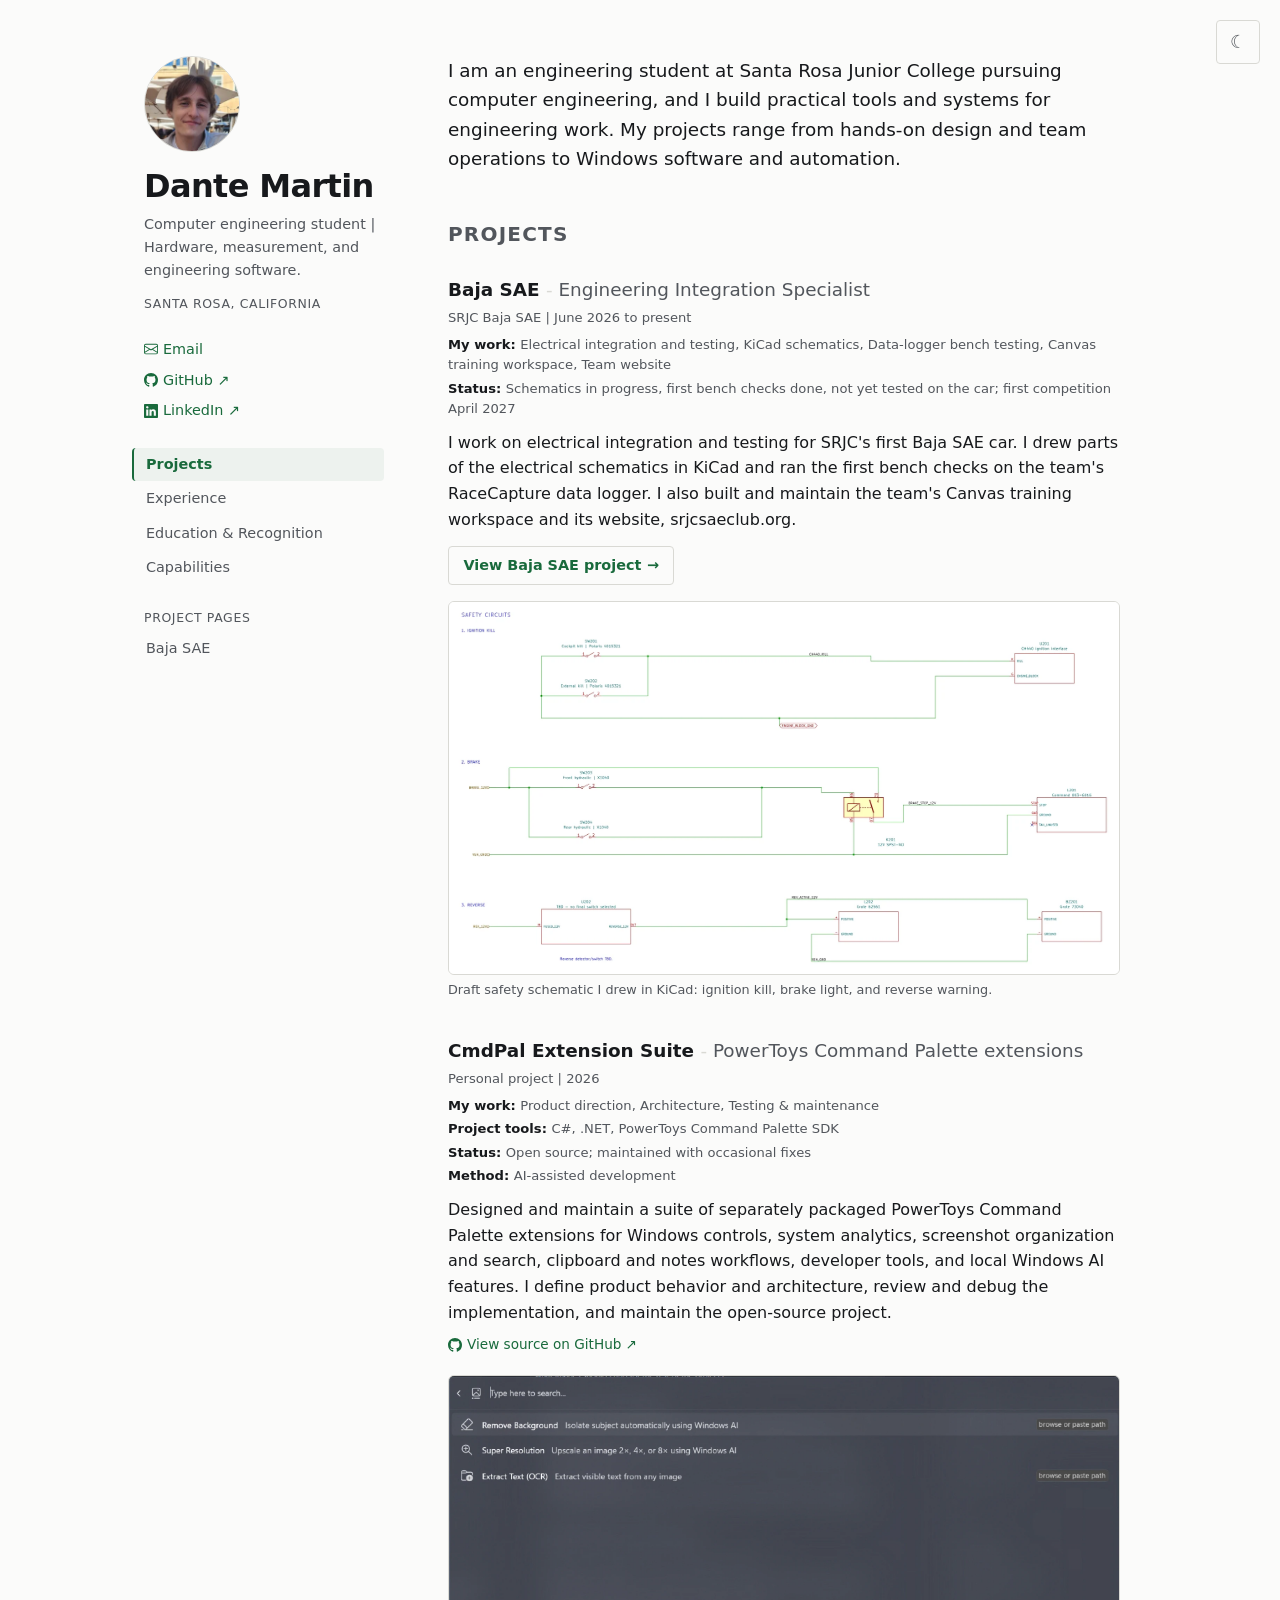
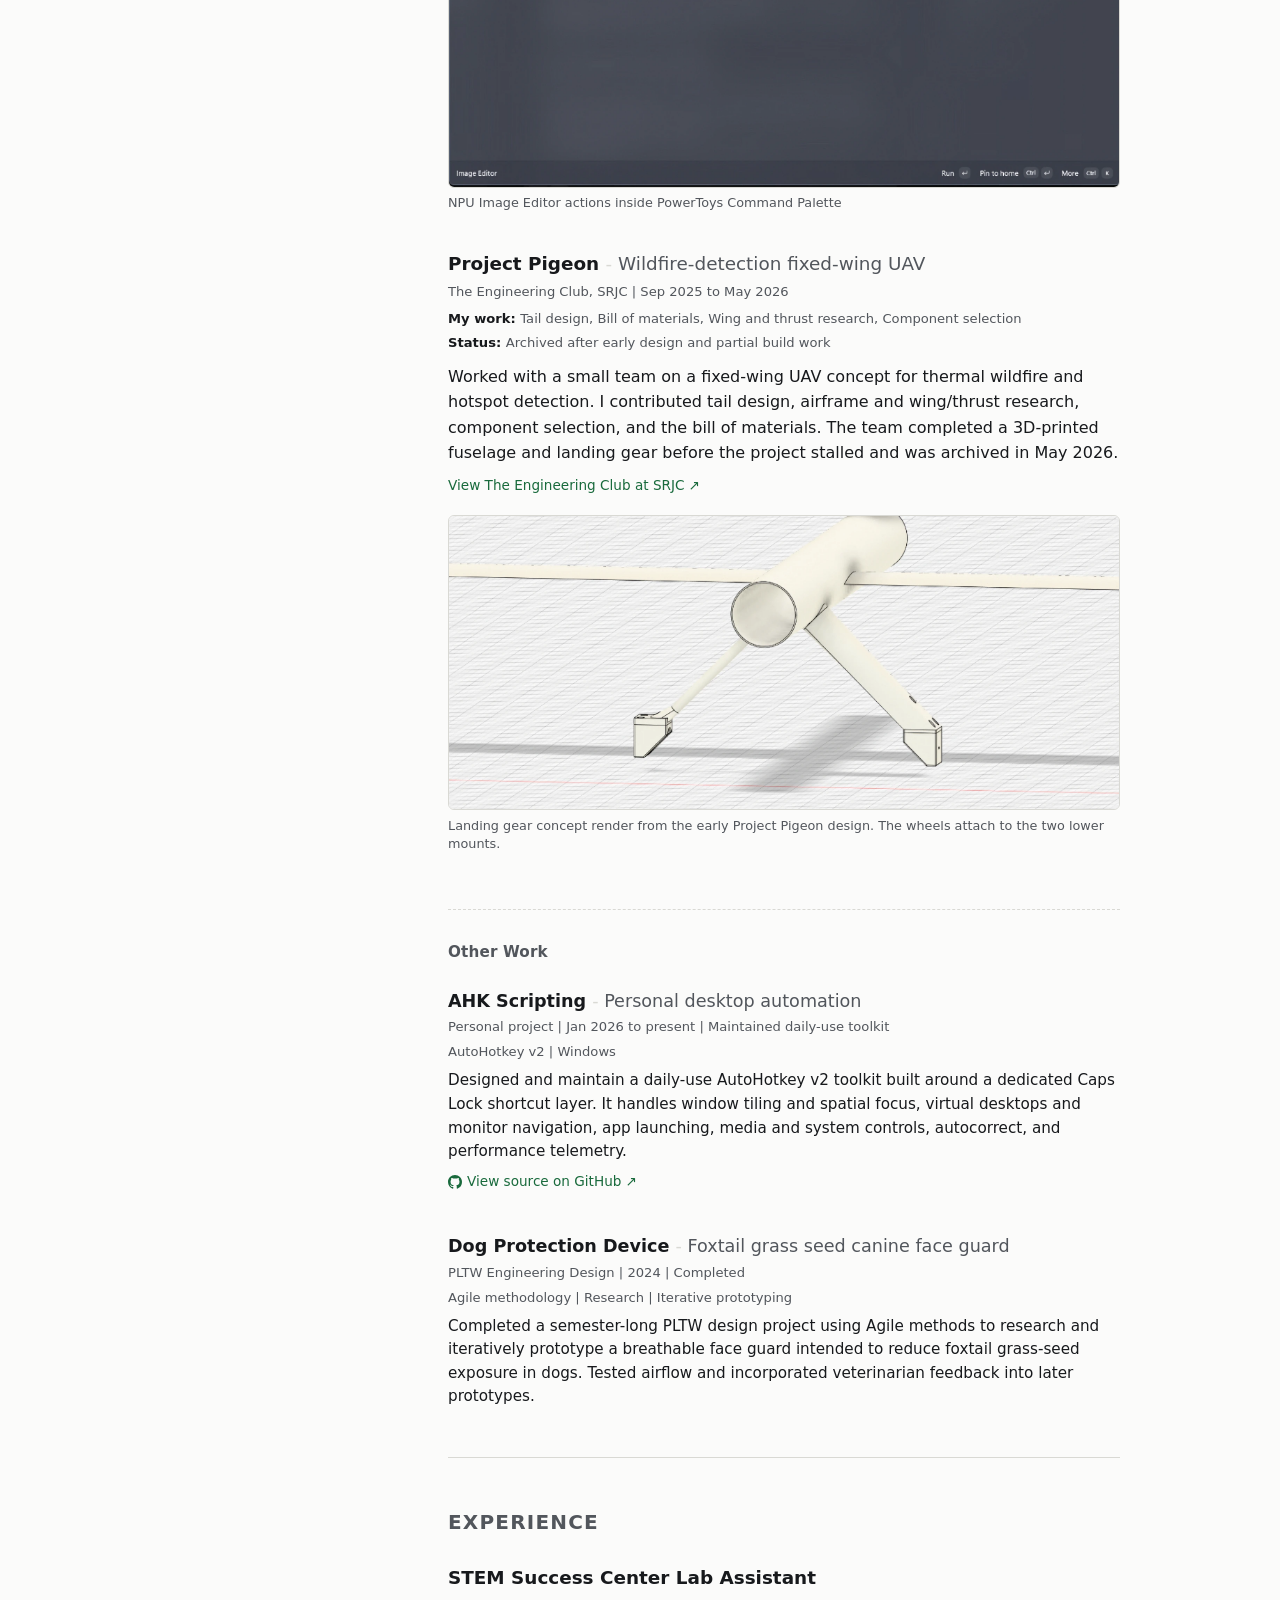
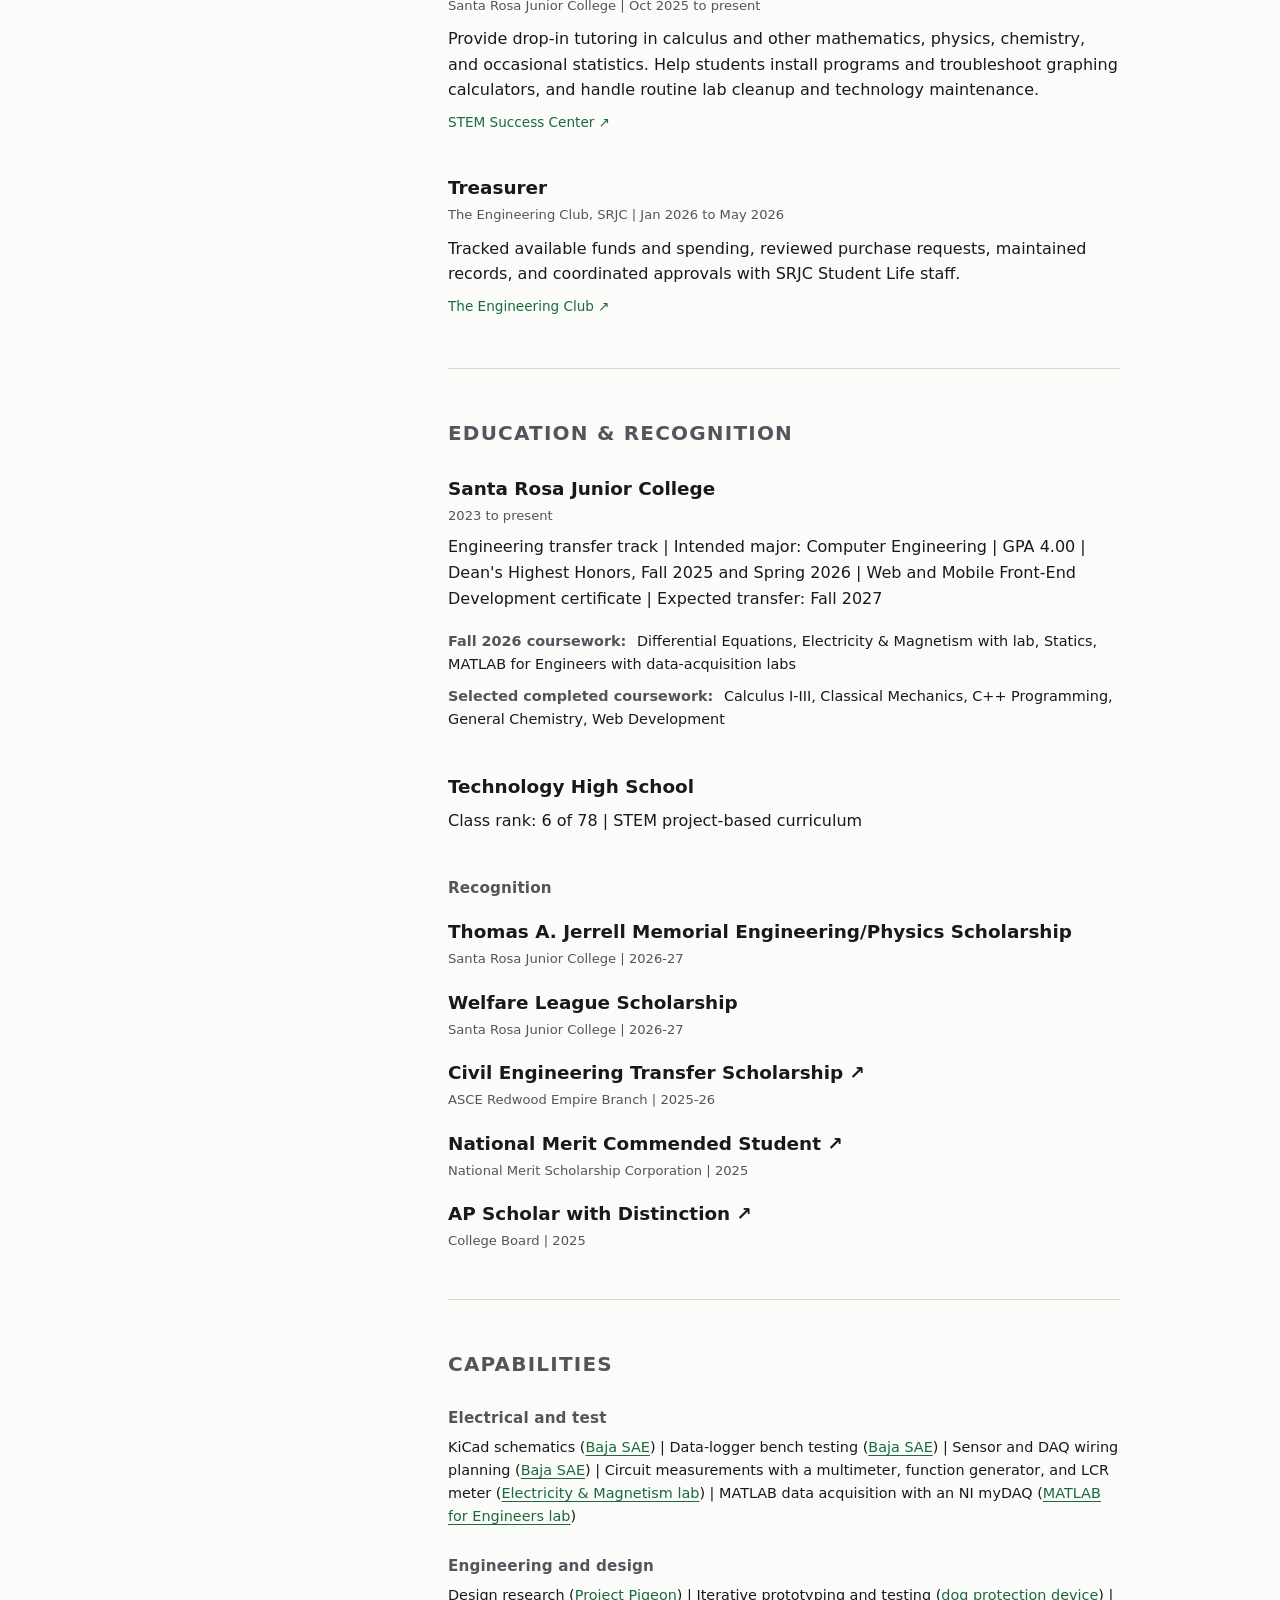
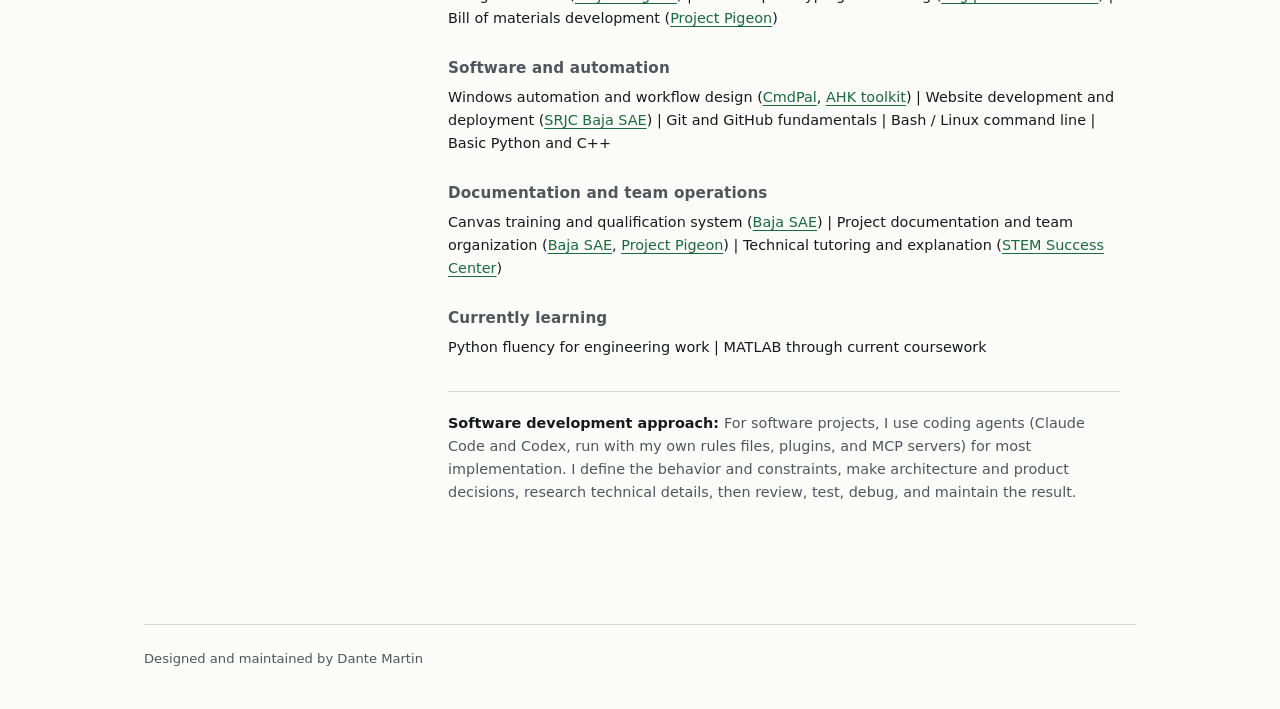
==== index.html @ 453653b2 "Initial commit: dante-martin.com portfolio site" ====
<!DOCTYPE html>
<html lang="en">
<head>
  <meta charset="UTF-8">
  <meta name="viewport" content="width=device-width, initial-scale=1.0">
  <title>Dante Martin | Engineering &amp; Software Portfolio</title>
  <meta name="description" content="Dante Martin - Engineering student at Santa Rosa Junior College pursuing Computer Engineering. Engineering projects in hardware and measurement, engineering software, and academic coursework.">
  <link rel="stylesheet" href="styles.css?v=1.15">
  <link rel="icon" href="data:image/svg+xml,<svg xmlns=%22http://www.w3.org/2000/svg%22 viewBox=%220 0 100 100%22><rect width=%22100%22 height=%22100%22 rx=%2220%22 fill=%22%23227c4b%22/><text x=%2250%25%22 y=%2250%25%22 dominant-baseline=%22central%22 text-anchor=%22middle%22 font-family=%22sans-serif%22 font-weight=%22bold%22 font-size=%2260%22 fill=%22white%22>D</text></svg>">

  <!-- Search and social metadata -->
  <link rel="canonical" href="https://dante-martin.com/">
  <meta property="og:title" content="Dante Martin - Engineering & Software Portfolio">
  <meta property="og:description" content="Engineering student at Santa Rosa Junior College pursuing Computer Engineering. Engineering projects in hardware and measurement, engineering software, and academic coursework.">
  <meta property="og:type" content="website">
  <meta property="og:url" content="https://dante-martin.com/">
  <meta property="og:image" content="https://dante-martin.com/images/baja-safety-schematic-crop.webp">
  <meta property="og:image:alt" content="Draft Baja SAE safety schematic">
  <meta property="og:image:type" content="image/webp">
  <meta property="og:image:width" content="1600">
  <meta property="og:image:height" content="887">
  <meta name="twitter:card" content="summary_large_image">
  <meta name="twitter:image" content="https://dante-martin.com/images/baja-safety-schematic-crop.webp">
  <meta name="twitter:image:alt" content="Draft Baja SAE safety schematic">
  <meta name="twitter:title" content="Dante Martin - Engineering & Software Portfolio">
  <meta name="twitter:description" content="Engineering student at Santa Rosa Junior College pursuing Computer Engineering. Engineering projects in hardware and measurement, engineering software, and academic coursework.">

  <script type="application/ld+json">
  {
    "@context": "https://schema.org",
    "@type": "Person",
    "name": "Dante Martin",
    "url": "https://dante-martin.com/",
    "sameAs": [
      "https://github.com/dante32683",
      "https://www.linkedin.com/in/dante-z-martin/"
    ],
    "affiliation": {
      "@type": "CollegeOrUniversity",
      "name": "Santa Rosa Junior College",
      "url": "https://www.santarosa.edu/"
    }
  }
  </script>

  <script>
    (function () {
      try {
        var savedTheme = localStorage.getItem("theme");
        if (savedTheme === "light" || savedTheme === "dark") document.documentElement.setAttribute("data-theme", savedTheme);
      } catch (storageError) {
        // The page remains fully usable when storage is unavailable.
      }
    })();
  </script>
</head>
<body>
  <a class="skip-link" href="#content">Skip to content</a>
  <div class="layout">
    <!-- Identity and in-page navigation -->
    <aside class="sidebar">
      <img class="headshot" src="images/headshot.webp" width="192" height="192" alt="Dante Martin">
      <h1>Dante Martin</h1>
      <p class="tagline">Computer engineering student | Hardware, measurement, and engineering software.</p>
      <p class="location">Santa Rosa, California</p>
      <div class="contact">
      <!--email_off--><a href="mailto:dante@dante-martin.com"><svg viewBox="0 0 16 16" fill="currentColor" class="inline-icon" aria-hidden="true"><path d="M0 4a2 2 0 0 1 2-2h12a2 2 0 0 1 2 2v8a2 2 0 0 1-2 2H2a2 2 0 0 1-2-2zm2-1a1 1 0 0 0-1 1v.217l7 4.2 7-4.2V4a1 1 0 0 0-1-1zm13 2.383-4.708 2.825L15 11.105zm-.034 6.876-5.64-3.471L8 9.583l-1.326-.795-5.64 3.47A1 1 0 0 0 2 13h12a1 1 0 0 0 .966-.741zM1 11.105l4.708-2.897L1 5.383z"/></svg>Email</a><!--/email_off-->
      <a href="https://github.com/dante32683" target="_blank" rel="noopener noreferrer"><svg viewBox="0 0 16 16" fill="currentColor" class="inline-icon" aria-hidden="true"><path d="M8 0C3.58 0 0 3.58 0 8c0 3.54 2.29 6.53 5.47 7.59.4.07.55-.17.55-.38 0-.19-.01-.82-.01-1.49-2.01.37-2.53-.49-2.69-.94-.09-.23-.48-.94-.82-1.13-.28-.15-.68-.52-.01-.53.63-.01 1.08.58 1.23.82.72 1.21 1.87.87 2.33.66.07-.52.28-.87.51-1.07-1.78-.2-3.64-.89-3.64-3.95 0-.87.31-1.59.82-2.15-.08-.2-.36-1.02.08-2.12 0 0 .67-.21 2.2.82.64-.18 1.32-.27 2-.27.68 0 1.36.09 2 .27 1.53-1.04 2.2-.82 2.2-.82.44 1.1.16 1.92.08 2.12.51.56.82 1.27.82 2.15 0 3.07-1.87 3.75-3.65 3.95.29.25.54.73.54 1.48 0 1.07-.01 1.93-.01 2.2 0 .21.15.46.55.38A8.013 8.013 0 0016 8c0-4.42-3.58-8-8-8z"/></svg>GitHub&nbsp;<span class="arrow" aria-hidden="true">↗</span></a>
      <a href="https://www.linkedin.com/in/dante-z-martin/" target="_blank" rel="noopener noreferrer"><svg viewBox="0 0 16 16" fill="currentColor" class="inline-icon" aria-hidden="true"><path d="M0 1.146C0 .513.526 0 1.175 0h13.65C15.474 0 16 .513 16 1.146v13.708c0 .633-.526 1.146-1.175 1.146H1.175C.526 16 0 15.487 0 14.854zm4.943 12.248V6.169H2.542v7.225zm-1.2-8.212c.837 0 1.358-.554 1.358-1.248-.015-.709-.52-1.248-1.342-1.248S2.4 3.026 2.4 3.734c0 .694.521 1.248 1.327 1.248zm4.908 8.212V9.359c0-.216.016-.432.08-.586.173-.431.568-.878 1.232-.878.869 0 1.216.662 1.216 1.634v3.865h2.401V9.25c0-2.22-1.184-3.252-2.764-3.252-1.274 0-1.845.7-2.165 1.193v.025h-.016a5.54 5.54 0 0 1 .016-.025V6.169h-2.4c.03.678 0 7.225 0 7.225z"/></svg>LinkedIn&nbsp;<span class="arrow" aria-hidden="true">↗</span></a>
      </div>
      <button id="theme-toggle" class="theme-toggle" type="button" aria-label="Change color theme" hidden></button>
      <nav class="nav" aria-label="Portfolio sections">
        <a href="#projects">Projects</a>
        <a href="#experience">Experience</a>
        <a href="#education">Education &amp; Recognition</a>
        <a href="#capabilities">Capabilities</a>
      </nav>
      <nav class="nav" aria-label="Project pages">
        <p class="nav-label">Project pages</p>
        <a href="projects/baja/">Baja SAE</a>
      </nav>
    </aside>

    <main class="content" id="content" tabindex="-1">
      <p class="intro">I am an engineering student at Santa Rosa Junior College pursuing computer engineering, and I build practical tools and systems for engineering work. My projects range from hands-on design and team operations to Windows software and automation.</p>

      <!-- Selected projects and compact additional work -->
      <section id="projects">
        <h2>Projects</h2>
      <article class="entry">
        <h3>Baja SAE <span class="subtitle">Engineering Integration Specialist</span></h3>
        <div class="meta">SRJC Baja SAE | June 2026 to present</div>
        <div class="entry-details">
          <div class="detail-row"><span class="detail-label">My work: </span>Electrical integration and testing, KiCad schematics, Data-logger bench testing, Canvas training workspace, Team website</div>
          <div class="detail-row"><span class="detail-label">Status: </span>Schematics in progress, first bench checks done, not yet tested on the car; first competition April 2027</div>
        </div>
        <p>I work on electrical integration and testing for SRJC's first Baja SAE car. I drew parts of the electrical schematics in KiCad and ran the first bench checks on the team's RaceCapture data logger. I also built and maintain the team's Canvas training workspace and its website, srjcsaeclub.org.</p>
        <div class="more"><a class="button" href="projects/baja/">View Baja SAE project <span class="arrow arrow-forward" aria-hidden="true">&rarr;</span></a></div>
        <div class="project-images-grid">
          <figure class="project-image-card">
            <a class="project-image-button" href="images/baja-project/safety-schematic.webp" data-preview-src="images/baja-project/safety-schematic.webp" data-preview-alt="Full draft safety schematic sheet for the SRJC Baja SAE car, drawn by Dante Martin" data-preview-caption="Draft safety schematic I drew in KiCad: ignition kill, brake light, and reverse warning." aria-label="Enlarge image: draft Baja SAE safety schematic">
              <img src="images/baja-safety-schematic-crop.webp" alt="" width="1600" height="887" loading="eager" decoding="async" fetchpriority="high">
            </a>
            <figcaption class="project-image-caption">Draft safety schematic I drew in KiCad: ignition kill, brake light, and reverse warning.</figcaption>
          </figure>
        </div>
      </article>
      <article class="entry" id="cmdpal">
        <h3>CmdPal Extension Suite <span class="subtitle">PowerToys Command Palette extensions</span></h3>
        <div class="meta">Personal project | 2026</div>
        <div class="entry-details">
          <div class="detail-row"><span class="detail-label">My work: </span>Product direction, Architecture, Testing &amp; maintenance</div>
          <div class="detail-row"><span class="detail-label">Project tools: </span>C#, .NET, PowerToys Command Palette SDK</div>
          <div class="detail-row"><span class="detail-label">Status: </span>Open source; maintained with occasional fixes</div>
          <div class="detail-row"><span class="detail-label">Method: </span>AI-assisted development</div>
        </div>
        <p>Designed and maintain a suite of separately packaged PowerToys Command Palette extensions for Windows controls, system analytics, screenshot organization and search, clipboard and notes workflows, developer tools, and local Windows AI features. I define product behavior and architecture, review and debug the implementation, and maintain the open-source project.</p>
        <div class="more"><a href="https://github.com/dante32683/cmdpal-extension-suite" target="_blank" rel="noopener noreferrer"><svg viewBox="0 0 16 16" fill="currentColor" class="inline-icon" aria-hidden="true"><path d="M8 0C3.58 0 0 3.58 0 8c0 3.54 2.29 6.53 5.47 7.59.4.07.55-.17.55-.38 0-.19-.01-.82-.01-1.49-2.01.37-2.53-.49-2.69-.94-.09-.23-.48-.94-.82-1.13-.28-.15-.68-.52-.01-.53.63-.01 1.08.58 1.23.82.72 1.21 1.87.87 2.33.66.07-.52.28-.87.51-1.07-1.78-.2-3.64-.89-3.64-3.95 0-.87.31-1.59.82-2.15-.08-.2-.36-1.02.08-2.12 0 0 .67-.21 2.2.82.64-.18 1.32-.27 2-.27.68 0 1.36.09 2 .27 1.53-1.04 2.2-.82 2.2-.82.44 1.1.16 1.92.08 2.12.51.56.82 1.27.82 2.15 0 3.07-1.87 3.75-3.65 3.95.29.25.54.73.54 1.48 0 1.07-.01 1.93-.01 2.2 0 .21.15.46.55.38A8.013 8.013 0 0016 8c0-4.42-3.58-8-8-8z"/></svg>View source on GitHub&nbsp;<span class="arrow" aria-hidden="true">↗</span></a></div>
        <div class="project-images-grid">
          <figure class="project-image-card">
            <a class="project-image-button" href="images/cmdpal-image-editor.webp" data-preview-src="images/cmdpal-image-editor.webp" data-preview-alt="NPU Image Editor extension tool actions in PowerToys Command Palette" data-preview-caption="NPU Image Editor actions inside PowerToys Command Palette" aria-label="Enlarge image: NPU Image Editor extension tool actions in PowerToys Command Palette">
              <img src="images/cmdpal-image-editor.webp" alt="" width="1920" height="1179" loading="lazy" decoding="async">
            </a>
            <figcaption class="project-image-caption">NPU Image Editor actions inside PowerToys Command Palette</figcaption>
          </figure>
        </div>
      </article>
      <article class="entry" id="project-pigeon">
        <h3>Project Pigeon <span class="subtitle">Wildfire-detection fixed-wing UAV</span></h3>
        <div class="meta">The Engineering Club, SRJC | Sep 2025 to May 2026</div>
        <div class="entry-details">
          <div class="detail-row"><span class="detail-label">My work: </span>Tail design, Bill of materials, Wing and thrust research, Component selection</div>
          <div class="detail-row"><span class="detail-label">Status: </span>Archived after early design and partial build work</div>
        </div>
        <p>Worked with a small team on a fixed-wing UAV concept for thermal wildfire and hotspot detection. I contributed tail design, airframe and wing/thrust research, component selection, and the bill of materials. The team completed a 3D-printed fuselage and landing gear before the project stalled and was archived in May 2026.</p>
        <div class="more"><a href="https://clubs.santarosa.edu/tec" target="_blank" rel="noopener noreferrer">View The Engineering Club at SRJC&nbsp;<span class="arrow" aria-hidden="true">↗</span></a></div>
        <div class="project-images-grid">
          <figure class="project-image-card">
            <a class="project-image-button" href="images/pigeon-landing-gear.webp" data-preview-src="images/pigeon-landing-gear.webp" data-preview-alt="Project Pigeon landing gear CAD render showing two lower wheel mounts beneath the fuselage" data-preview-caption="Landing gear concept render from the early Project Pigeon design. The wheels attach to the two lower mounts." aria-label="Enlarge image: Project Pigeon landing gear CAD render">
              <img src="images/pigeon-landing-gear.webp" alt="" width="1920" height="842" loading="lazy" decoding="async">
            </a>
            <figcaption class="project-image-caption">Landing gear concept render from the early Project Pigeon design. The wheels attach to the two lower mounts.</figcaption>
          </figure>
        </div>
      </article>
        <h3 class="other-projects-heading">Other Work</h3>
      <article class="entry compact-entry" id="ahk-scripting">
        <h4>AHK Scripting <span class="subtitle">Personal desktop automation</span></h4>
        <div class="meta">Personal project | Jan 2026 to present | Maintained daily-use toolkit</div>
        <div class="compact-meta">AutoHotkey v2 | Windows</div>
        <p>Designed and maintain a daily-use AutoHotkey v2 toolkit built around a dedicated Caps Lock shortcut layer. It handles window tiling and spatial focus, virtual desktops and monitor navigation, app launching, media and system controls, autocorrect, and performance telemetry.</p>
        <div class="more"><a href="https://github.com/dante32683/ahk-scripting" target="_blank" rel="noopener noreferrer"><svg viewBox="0 0 16 16" fill="currentColor" class="inline-icon" aria-hidden="true"><path d="M8 0C3.58 0 0 3.58 0 8c0 3.54 2.29 6.53 5.47 7.59.4.07.55-.17.55-.38 0-.19-.01-.82-.01-1.49-2.01.37-2.53-.49-2.69-.94-.09-.23-.48-.94-.82-1.13-.28-.15-.68-.52-.01-.53.63-.01 1.08.58 1.23.82.72 1.21 1.87.87 2.33.66.07-.52.28-.87.51-1.07-1.78-.2-3.64-.89-3.64-3.95 0-.87.31-1.59.82-2.15-.08-.2-.36-1.02.08-2.12 0 0 .67-.21 2.2.82.64-.18 1.32-.27 2-.27.68 0 1.36.09 2 .27 1.53-1.04 2.2-.82 2.2-.82.44 1.1.16 1.92.08 2.12.51.56.82 1.27.82 2.15 0 3.07-1.87 3.75-3.65 3.95.29.25.54.73.54 1.48 0 1.07-.01 1.93-.01 2.2 0 .21.15.46.55.38A8.013 8.013 0 0016 8c0-4.42-3.58-8-8-8z"/></svg>View source on GitHub&nbsp;<span class="arrow" aria-hidden="true">↗</span></a></div>
      </article>
      <article class="entry compact-entry" id="dog-protection-device">
        <h4>Dog Protection Device <span class="subtitle">Foxtail grass seed canine face guard</span></h4>
        <div class="meta">PLTW Engineering Design | 2024 | Completed</div>
        <div class="compact-meta">Agile methodology | Research | Iterative prototyping</div>
        <p>Completed a semester-long PLTW design project using Agile methods to research and iteratively prototype a breathable face guard intended to reduce foxtail grass-seed exposure in dogs. Tested airflow and incorporated veterinarian feedback into later prototypes.</p>
      </article>
      </section>

      <!-- Experience -->
      <section id="experience">
        <h2>Experience</h2>
      <article class="entry" id="stem-success-center">
        <h3>STEM Success Center Lab Assistant</h3>
        <div class="meta">Santa Rosa Junior College | Oct 2025 to present</div>
        <p>Provide drop-in tutoring in calculus and other mathematics, physics, chemistry, and occasional statistics. Help students install programs and troubleshoot graphing calculators, and handle routine lab cleanup and technology maintenance.</p>
        <div class="more"><a href="https://stem.santarosa.edu/stem-success-center" target="_blank" rel="noopener noreferrer">STEM Success Center&nbsp;<span class="arrow" aria-hidden="true">↗</span></a></div>
      </article>
      <article class="entry">
        <h3>Treasurer</h3>
        <div class="meta">The Engineering Club, SRJC | Jan 2026 to May 2026</div>
        <p>Tracked available funds and spending, reviewed purchase requests, maintained records, and coordinated approvals with SRJC Student Life staff.</p>
        <div class="more"><a href="https://clubs.santarosa.edu/tec" target="_blank" rel="noopener noreferrer">The Engineering Club&nbsp;<span class="arrow" aria-hidden="true">↗</span></a></div>
      </article>
      </section>

      <!-- Education and recognition -->
      <section id="education" class="edu">
        <h2>Education &amp; Recognition</h2>
      <div class="edu-block">
        <div class="edu-details">
          <h3>Santa Rosa Junior College</h3>
          <div class="meta">2023 to present</div>
          <p class="edu-detail">Engineering transfer track | Intended major: Computer Engineering | GPA 4.00 | Dean's Highest Honors, Fall 2025 and Spring 2026 | Web and Mobile Front-End Development certificate | Expected transfer: Fall 2027</p>
          <div class="coursework-block">
            <p class="coursework-line"><strong class="coursework-label">Fall 2026 coursework: </strong>Differential Equations, Electricity &amp; Magnetism with lab, Statics, MATLAB for Engineers with data-acquisition labs</p>
            <p class="coursework-line"><strong class="coursework-label">Selected completed coursework: </strong>Calculus I-III, Classical Mechanics, C++ Programming, General Chemistry, Web Development</p>
          </div>
        </div>
      </div>
      <div class="edu-block">
        <div class="edu-details">
          <h3>Technology High School</h3>
          <p class="edu-detail">Class rank: 6 of 78 | STEM project-based curriculum</p>
        </div>
      </div>
        <h3 class="recognition-heading">Recognition</h3>
        <div class="honors-list">
        <div class="honor-item">
          <h4 class="honor-title">Thomas A. Jerrell Memorial Engineering/Physics Scholarship</h4>
          <div class="meta">Santa Rosa Junior College | 2026-27</div>
        </div>
        <div class="honor-item">
          <h4 class="honor-title">Welfare League Scholarship</h4>
          <div class="meta">Santa Rosa Junior College | 2026-27</div>
        </div>
        <div class="honor-item">
          <h4 class="honor-title"><a class="honor-link" href="https://rebr.r9-asce.org/events/asce-acec-scholarship-banquet/" target="_blank" rel="noopener noreferrer">Civil Engineering Transfer Scholarship&nbsp;<span class="arrow" aria-hidden="true">↗</span></a></h4>
          <div class="meta">ASCE Redwood Empire Branch | 2025-26</div>
        </div>
        <div class="honor-item">
          <h4 class="honor-title"><a class="honor-link" href="https://www.nationalmerit.org/s/1758/interior.aspx?gid=2&amp;pgid=1881&amp;sid=1758" target="_blank" rel="noopener noreferrer">National Merit Commended Student&nbsp;<span class="arrow" aria-hidden="true">↗</span></a></h4>
          <div class="meta">National Merit Scholarship Corporation | 2025</div>
        </div>
        <div class="honor-item">
          <h4 class="honor-title"><a class="honor-link" href="https://apstudents.collegeboard.org/awards-recognitions/ap-scholar-award" target="_blank" rel="noopener noreferrer">AP Scholar with Distinction&nbsp;<span class="arrow" aria-hidden="true">↗</span></a></h4>
          <div class="meta">College Board | 2025</div>
        </div>
        </div>
      </section>

      <!-- Evidence-linked capabilities and software authorship note -->
      <section id="capabilities">
        <h2>Capabilities</h2>
      <div class="capability-group">
        <h3 class="capability-heading">Electrical and test</h3>
        <p class="capabilities-inline">KiCad schematics (<a href="projects/baja/#electrical">Baja SAE</a>) | Data-logger bench testing (<a href="projects/baja/#testing">Baja SAE</a>) | Sensor and DAQ wiring planning (<a href="projects/baja/#electrical">Baja SAE</a>) | Circuit measurements with a multimeter, function generator, and LCR meter (<a href="#education">Electricity &amp; Magnetism lab</a>) | MATLAB data acquisition with an NI myDAQ (<a href="#education">MATLAB for Engineers lab</a>)</p>
      </div>
      <div class="capability-group">
        <h3 class="capability-heading">Engineering and design</h3>
        <p class="capabilities-inline">Design research (<a href="#project-pigeon">Project Pigeon</a>) | Iterative prototyping and testing (<a href="#dog-protection-device">dog protection device</a>) | Bill of materials development (<a href="#project-pigeon">Project Pigeon</a>)</p>
      </div>
      <div class="capability-group">
        <h3 class="capability-heading">Software and automation</h3>
        <p class="capabilities-inline">Windows automation and workflow design (<a href="#cmdpal">CmdPal</a>, <a href="#ahk-scripting">AHK toolkit</a>) | Website development and deployment (<a href="projects/baja/#team-systems">SRJC Baja SAE</a>) | Git and GitHub fundamentals | Bash / Linux command line | Basic Python and C++</p>
      </div>
      <div class="capability-group">
        <h3 class="capability-heading">Documentation and team operations</h3>
        <p class="capabilities-inline">Canvas training and qualification system (<a href="projects/baja/#team-systems">Baja SAE</a>) | Project documentation and team organization (<a href="projects/baja/#team-systems">Baja SAE</a>, <a href="#project-pigeon">Project Pigeon</a>) | Technical tutoring and explanation (<a href="#stem-success-center">STEM Success Center</a>)</p>
      </div>
      <div class="capability-group">
        <h3 class="capability-heading">Currently learning</h3>
        <p class="capabilities-inline">Python fluency for engineering work | MATLAB through current coursework</p>
      </div>
        <p class="capabilities-note"><strong>Software development approach: </strong>For software projects, I use coding agents (Claude Code and Codex, run with my own rules files, plugins, and MCP servers) for most implementation. I define the behavior and constraints, make architecture and product decisions, research technical details, then review, test, debug, and maintain the result.</p>
      </section>
    </main>

    <footer>
      <p class="colophon">Designed and maintained by Dante Martin</p>
    </footer>
  </div>

  <dialog id="image-preview-dialog" class="image-preview-dialog" aria-label="Image preview">
    <div class="image-preview-content">
      <button id="image-preview-close" class="image-preview-close" type="button" aria-label="Close image preview">&times;</button>
      <img id="image-preview-image" class="image-preview-image" src="[data-uri]" alt="">
      <p id="image-preview-caption" class="image-preview-caption"></p>
    </div>
  </dialog>

  <script>
  (function () {
    const themeToggleButton = document.getElementById("theme-toggle");

    function getSavedTheme() {
      try {
        return localStorage.getItem("theme");
      } catch (storageError) {
        return null;
      }
    }

    function saveTheme(theme) {
      try {
        localStorage.setItem("theme", theme);
      } catch (storageError) {
        // Keep the current-session override even when persistence is blocked.
      }
    }

    function determineEffectiveTheme() {
      const explicitlySavedTheme = document.documentElement.getAttribute("data-theme");
      if (explicitlySavedTheme) return explicitlySavedTheme;
      return window.matchMedia && window.matchMedia("(prefers-color-scheme: dark)").matches ? "dark" : "light";
    }

    function updateThemeToggleLabel() {
      const currentThemeIsDark = determineEffectiveTheme() === "dark";
      themeToggleButton.textContent = currentThemeIsDark ? "\u263C" : "\u263E";
      const nextTheme = currentThemeIsDark ? "light" : "dark";
      themeToggleButton.setAttribute("aria-label", "Switch to " + nextTheme + " theme");
      themeToggleButton.title = "Switch to " + nextTheme + " theme";
    }

    themeToggleButton.hidden = false;
    updateThemeToggleLabel();
    themeToggleButton.addEventListener("click", function () {
      const nextTheme = determineEffectiveTheme() === "dark" ? "light" : "dark";
      document.documentElement.setAttribute("data-theme", nextTheme);
      saveTheme(nextTheme);
      updateThemeToggleLabel();
    });
    if (window.matchMedia) {
      window.matchMedia("(prefers-color-scheme: dark)").addEventListener("change", function () {
        if (!getSavedTheme()) updateThemeToggleLabel();
      });
    }

    const navigationLinks = Array.from(document.querySelectorAll(".nav a[href^='#']"));
    const sectionElements = navigationLinks.map(function (navigationLink) {
      return document.querySelector(navigationLink.getAttribute("href"));
    }).filter(Boolean);

    function updateScrollState() {
      if (!sectionElements.length) return;
      const scrollPosition = window.scrollY;
      const maximumScrollableHeight = document.documentElement.scrollHeight - window.innerHeight;
      const activationPosition = scrollPosition + Math.min(window.innerHeight * 0.3, 180);
      let activeSectionId = sectionElements[0].id;
      sectionElements.forEach(function (sectionElement) {
        const sectionTop = sectionElement.getBoundingClientRect().top + scrollPosition;
        if (sectionTop <= activationPosition) activeSectionId = sectionElement.id;
      });
      if (maximumScrollableHeight > 0 && scrollPosition >= maximumScrollableHeight - 2) {
        activeSectionId = sectionElements[sectionElements.length - 1].id;
      }
      navigationLinks.forEach(function (navigationLink) {
        const isActiveSection = navigationLink.getAttribute("href") === "#" + activeSectionId;
        navigationLink.classList.toggle("active", isActiveSection);
        if (isActiveSection) navigationLink.setAttribute("aria-current", "location");
        else navigationLink.removeAttribute("aria-current");
      });
    }
    window.addEventListener("scroll", updateScrollState, { passive: true });
    window.addEventListener("resize", updateScrollState);
    updateScrollState();

    const imagePreviewDialog = document.getElementById("image-preview-dialog");
    const imagePreviewImage = document.getElementById("image-preview-image");
    const imagePreviewCaption = document.getElementById("image-preview-caption");
    const imagePreviewCloseButton = document.getElementById("image-preview-close");
    let imagePreviewTrigger = null;

    if (typeof imagePreviewDialog.showModal === "function") {
      document.querySelectorAll(".project-image-button[data-preview-src]").forEach(function (imageLink) {
        imageLink.setAttribute("aria-haspopup", "dialog");
        imageLink.setAttribute("aria-controls", "image-preview-dialog");
        imageLink.addEventListener("click", function (event) {
          if (event.button !== 0 || event.metaKey || event.ctrlKey || event.shiftKey || event.altKey) return;
          event.preventDefault();
          imagePreviewTrigger = imageLink;
          imagePreviewImage.src = imageLink.dataset.previewSrc;
          imagePreviewImage.alt = imageLink.dataset.previewAlt || "";
          imagePreviewCaption.textContent = imageLink.dataset.previewCaption || imageLink.dataset.previewAlt || "";
          document.body.classList.add("image-preview-open");
          imagePreviewDialog.showModal();
          imagePreviewCloseButton.focus();
        });
      });
    }

    function closeImagePreview() {
      if (imagePreviewDialog.open) imagePreviewDialog.close();
    }
    imagePreviewCloseButton.addEventListener("click", closeImagePreview);
    imagePreviewDialog.addEventListener("keydown", function (event) {
      if (event.key === "Tab") {
        event.preventDefault();
        imagePreviewCloseButton.focus();
      }
    });
    imagePreviewDialog.addEventListener("click", function (event) {
      if (event.target === imagePreviewDialog) closeImagePreview();
    });
    imagePreviewDialog.addEventListener("close", function () {
      document.body.classList.remove("image-preview-open");
      imagePreviewImage.src = "[data-uri]";
      imagePreviewImage.alt = "";
      imagePreviewCaption.textContent = "";
      if (imagePreviewTrigger) {
        imagePreviewTrigger.focus();
        imagePreviewTrigger = null;
      }
    });
  })();
  </script>
</body>
</html>
---- styles.css ----
/* =============================================================================
   styles.css - all styling for the site.

   Look: high-contrast and minimal. Near-white page, near-black text, and ONE
   accent colour used sparingly (links, rules, the active nav item) - about the
   60-30-10 split that professional portfolios use. A two-column layout puts a
   sticky sidebar (name + nav + contact) on the left and the content on the
   right, so the page uses its horizontal space instead of running in a thin
   strip.

   To re-skin the whole site, change the variables in :root. You should not
   need to touch anything past the THEME block for a palette change. Read
   STANDARDS.md before adding new rules.
   ========================================================================== */

/* --- THEME: edit these to re-colour the site. -------------------------- */
:root {
  color-scheme: light dark;
  --bg:      #fbfbfa;   /* 60% - page background          */
  --ink:     #17191c;   /* 30% - body text                */
  --muted:   #52565c;   /* secondary text (optimized contrast) */
  --faint:   #d9d9d4;   /* hairlines                      */
  --accent:  #196a3c;   /* 10% - links, rules, active nav (green - optimized contrast) */
  --accent-tint: rgba(25, 106, 60, 0.06); /* soft green capsule highlight */

  --sidebar: 15rem;     /* width of the left column       */
  --page:    66rem;     /* total content width            */

  /* Typography scale. Reuse these semantic roles instead of introducing
     one-off sizes inside individual sections. */
  --sans: system-ui, -apple-system, "Segoe UI", Roboto, Helvetica, Arial, sans-serif;
  --text-name: 2rem;
  --text-lead: 1.15rem;
  --text-title: 1.15rem;
  --text-title-compact: 1.1rem;
  --text-body: 1rem;
  --text-body-compact: 0.95rem;
  --text-section: 1.25rem;
  --text-subsection: 0.95rem;
  --text-supporting: 0.9rem;
  --text-link-small: 0.85rem;
  --text-meta: 0.82rem;
  --text-caption: 0.8rem;
  --text-label: 0.78rem;
  --text-icon: 1.15rem;
  --text-icon-close: 1.5rem;
  --text-print: 11pt;
  --leading-name: 1.15;
  --leading-body: 1.6;
  --leading-title: 1.35;
  --leading-meta: 1.55;
  --leading-caption: 1.4;

  /* Shape, motion, and layout rhythm. See DESIGN.md before adding values. */
  --radius-control: 4px;   /* buttons, controls, nav capsules */
  --radius-media: 6px;     /* evidence images */
  --radius-dialog: 8px;    /* image preview dialog */
  --radius-round: 50%;     /* headshot circle */
  --headshot: 6rem;        /* sidebar headshot diameter */
  --line: 1px;             /* every border and rule */
  --motion: 0.15s;         /* hover and focus transitions */
  --motion-theme: 0.3s;    /* light/dark colour fade */
  --space-rail: 3.5rem;    /* top padding of sidebar and content */
  --space-section: 3rem;   /* between sections (above and below the rule) */
  --space-entry: 2.5rem;   /* between entries in a section */
  --space-group: 1.75rem;  /* after section headings; between capability groups */
  --space-block: 1.5rem;   /* between sidebar blocks */
  --shadow-dialog: 0 1rem 3rem rgba(0, 0, 0, 0.35);
  --backdrop: rgba(0, 0, 0, 0.72);
}

/* Dark palette. Applied when the OS is in dark mode (unless the visitor has
   explicitly picked light), and whenever the visitor explicitly picks dark via
   the toggle. Keep the two value lists below identical. */
@media (prefers-color-scheme: dark) {
  :root:not([data-theme="light"]) {
    color-scheme: dark;
    --bg: #121316; --ink: #e8e9ea; --muted: #9aa0a6; --faint: #2c2f34; --accent: #52b788; --accent-tint: rgba(82, 183, 136, 0.08);
  }
}
:root[data-theme="light"] { color-scheme: light; }
:root[data-theme="dark"] {
  color-scheme: dark;
  --bg: #121316; --ink: #e8e9ea; --muted: #9aa0a6; --faint: #2c2f34; --accent: #52b788; --accent-tint: rgba(82, 183, 136, 0.08);
}

/* --- RESET ------------------------------------------------------------- */
*, *::before, *::after { box-sizing: border-box; margin: 0; padding: 0; }
html { -webkit-text-size-adjust: 100%; scroll-behavior: smooth; }

body {
  font-family: var(--sans);
  font-size: var(--text-body);
  line-height: var(--leading-body);
  color: var(--ink);
  background: var(--bg);
  -webkit-font-smoothing: antialiased;
  text-rendering: optimizeLegibility;
  transition: background-color var(--motion-theme) ease, color var(--motion-theme) ease;
}

a { color: var(--accent); text-decoration: none; }

.inline-icon {
  display: inline-block;
  width: 0.875rem;
  height: 0.875rem;
  margin-right: 0.3125rem;
  vertical-align: -0.125rem;
}

/* Accessibility focus ring */
a:focus-visible, button:focus-visible {
  outline: 2px solid var(--accent);
  outline-offset: 4px;
}

.skip-link {
  position: fixed;
  top: 0.75rem;
  left: 0.75rem;
  z-index: 1000;
  padding: 0.55rem 0.8rem;
  border: var(--line) solid var(--accent);
  border-radius: var(--radius-control);
  color: var(--ink);
  background: var(--bg);
  transform: translateY(calc(-100% - 1rem));
}
.skip-link:focus { transform: translateY(0); }

/* --- LAYOUT: sidebar + content ----------------------------------------- */
.layout {
  max-width: var(--page);
  margin: 0 auto;
  padding: 0 2rem;
  display: grid;
  grid-template-columns: var(--sidebar) minmax(0, 1fr);
  gap: 4rem;
  align-items: start;
  position: relative;
}

/* --- SIDEBAR (sticky) -------------------------------------------------- */
.sidebar {
  position: sticky;
  top: 0;
  padding: var(--space-rail) 1.25rem;
  margin: 0 -1.25rem;
  max-height: 100vh;
  max-height: 100dvh;
  overflow-y: auto;
}
/* Headshot: a small circular photo above the name. Supports the name; never
   larger than --headshot. */
.headshot {
  display: block;
  width: var(--headshot);
  height: var(--headshot);
  margin-bottom: 1rem;
  border: var(--line) solid var(--faint);
  border-radius: var(--radius-round);
  object-fit: cover;
}
.sidebar h1 { font-size: var(--text-name); font-weight: 700; letter-spacing: -0.02em; line-height: var(--leading-name); }
.sidebar .tagline { color: var(--muted); font-size: var(--text-supporting); margin-top: 0.5rem; }
.sidebar .location { margin-top: 0.75rem; }

/* In-page nav */
.nav { margin-top: var(--space-block); display: flex; flex-direction: column; gap: 0.1rem; }
.nav a {
  color: var(--muted); font-size: var(--text-supporting); font-weight: 500;
  padding: 0.3rem 0.75rem; border-left: 2px solid transparent;
  margin-left: -0.75rem; transition: color var(--motion), border-color var(--motion), background-color var(--motion);
  border-radius: var(--radius-control);
}
.nav a:hover { color: var(--accent); background-color: transparent; }
.nav a.active { color: var(--accent); border-left-color: var(--accent); background-color: var(--accent-tint); font-weight: 600; }

/* Contact */
.contact { margin-top: var(--space-block); display: flex; flex-direction: column; gap: 0.35rem;
  font-size: var(--text-supporting); }
/* Text link: accent text with an underline that grows from the centre on
   hover. Shared by contact links, entry and project-header links, and the back link. */
.contact a,
.entry .more a:not(.button),
.project-header .more a,
.project-back a { position: relative; width: fit-content; padding-bottom: 2px;
  display: inline-flex; align-items: center;
  transition: color var(--motion); }
.contact a::after,
.entry .more a:not(.button)::after,
.project-header .more a::after,
.project-back a::after {
  content: "";
  position: absolute;
  bottom: 0;
  left: 50%;
  width: 0;
  height: 1.5px;
  background-color: var(--accent);
  transition: width var(--motion) ease, left var(--motion) ease;
}
.contact a:hover::after,
.entry .more a:not(.button):hover::after,
.project-header .more a:hover::after,
.project-back a:hover::after {
  width: 100%;
  left: 0;
}

/* Theme toggle stays near identity/contact in source order, but is visually
   fixed at the familiar top-right position. */
.theme-toggle {
  position: fixed;
  top: 1.25rem;
  right: 1.25rem;
  z-index: 100;
  margin: 0;
  background: var(--bg);
  border: var(--line) solid var(--faint);
  border-radius: var(--radius-control);
  width: 2.75rem;
  height: 2.75rem;
  cursor: pointer;
  display: flex;
  align-items: center;
  justify-content: center;
  font-size: var(--text-icon);
  color: var(--muted);
  transition: color var(--motion), border-color var(--motion);
}
.theme-toggle:hover,
.image-preview-close:hover,
.button:hover {
  color: var(--accent);
  border-color: var(--accent);
}
.theme-toggle[hidden] { display: none; }

/* --- CONTENT ----------------------------------------------------------- */
.content { padding: var(--space-rail) 0; max-width: 42rem; min-width: 0; }
.content .intro { font-size: var(--text-lead); line-height: var(--leading-body); color: var(--ink); margin-bottom: 2.75rem; }

section { padding: 0; padding-top: var(--space-section); border-top: var(--line) solid var(--faint); margin-top: var(--space-section); transition: border-color var(--motion-theme) ease; }
section:first-of-type { border-top: none; margin-top: 0; padding-top: 0; }

h2 {
  overflow-wrap: anywhere;
  font-size: var(--text-section);
  font-weight: 700;
  letter-spacing: 0.06em;
  text-transform: uppercase;
  color: var(--muted);
  margin-bottom: var(--space-group);
}

/* --- ENTRIES (projects, experience) ------------------------------------ */
.entry,
.edu-block {
  margin-bottom: var(--space-entry);
}
.entry:last-child,
.entry:last-of-type,
.edu-block:last-child {
  margin-bottom: 0;
}
.edu-details {
  margin-bottom: 0;
}
h3 {
  font-weight: 600;
  font-size: var(--text-title);
  line-height: var(--leading-title);
}
h3 .subtitle,
.compact-entry h4 .subtitle { color: var(--muted); font-weight: 400; }
h3 .subtitle::before,
.compact-entry h4 .subtitle::before { content: "  -  "; color: var(--faint); }
.entry .meta,
.edu-block .meta,
.honor-item .meta,
.compact-entry .meta,
.compact-entry .compact-meta {
  font-size: var(--text-meta);
  color: var(--muted);
}
.entry .meta,
.edu-block .meta,
.honor-item .meta { margin-top: 0.25rem; }

.entry-details {
  margin-top: 0.45rem;
  margin-bottom: 0.6rem;
  font-size: var(--text-meta);
  line-height: var(--leading-meta);
  color: var(--muted);
}
.entry-details .detail-row {
  margin-top: 0.2rem;
}
.entry-details .detail-row:first-child {
  margin-top: 0;
}
.entry-details .detail-label {
  font-weight: 600;
  color: var(--ink);
}

.entry p { margin-top: 0.65rem; font-size: var(--text-body); line-height: var(--leading-body); color: var(--ink); }
.entry .more,
.project-header .more { font-size: var(--text-link-small); margin-top: 0.55rem; }

/* --- EDUCATION --------------------------------------------------------- */
.edu .edu-block { margin-bottom: 2.75rem; }
.edu .edu-block:last-child { margin-bottom: 0; }
.edu .edu-detail { margin-top: 0.5rem; color: var(--ink); font-size: var(--text-body); line-height: var(--leading-body); }
.coursework-block { margin-top: 1.15rem; display: flex; flex-direction: column; gap: 0.6rem; }
.coursework-line { margin-top: 0; font-size: var(--text-supporting); line-height: var(--leading-body); color: var(--ink); }
.coursework-label { font-weight: 600; color: var(--muted); margin-right: 0.35rem; }

/* --- RECOGNITION ------------------------------------------------------- */
.recognition-heading {
  margin-top: 2.75rem;
  margin-bottom: 1.35rem;
  font-size: var(--text-subsection);
  font-weight: 700;
  letter-spacing: 0.01em;
  line-height: var(--leading-title);
  color: var(--muted);
}
.honors-list {
  display: flex;
  flex-direction: column;
  gap: 1.35rem;
}
.honor-item .meta { margin-top: 0.2rem; }
.honor-title {
  font-weight: 600;
  font-size: var(--text-title);
  line-height: var(--leading-title);
}
.honor-link {
  color: inherit;
  text-decoration: underline;
  text-decoration-color: transparent;
  text-underline-offset: 0.18em;
  text-decoration-thickness: 1.5px;
  transition: color var(--motion), text-decoration-color var(--motion);
}
.honor-link:hover {
  color: var(--accent);
  text-decoration-color: var(--accent);
}

.capability-group { margin-bottom: var(--space-group); }
.capability-group:last-of-type { margin-bottom: 0; }
.capability-heading {
  font-size: var(--text-subsection);
  font-weight: 600;
  letter-spacing: 0.01em;
  line-height: var(--leading-title);
  color: var(--muted);
}
.capabilities-inline {
  margin-top: 0.45rem;
  font-size: var(--text-supporting);
  line-height: var(--leading-body);
  color: var(--ink);
}
.capabilities-inline a {
  text-decoration: underline;
  text-underline-offset: 0.18em;
}


/* --- PROJECT EVIDENCE IMAGE ------------------------------------------- */
.project-images-grid {
  display: grid;
  grid-template-columns: 1fr;
  gap: 1.5rem;
  margin-top: 1rem;
}

.project-image-card {
  margin: 0;
  display: flex;
  flex-direction: column;
}

.project-image-button {
  width: 100%;
  padding: 0;
  border: var(--line) solid var(--faint);
  border-radius: var(--radius-media);
  overflow: hidden;
  background: var(--faint);
  cursor: zoom-in;
  display: block;
  text-align: left;
  appearance: none;
  transition: border-color var(--motion) ease;
}
.project-image-button:hover { border-color: var(--accent); }
.project-image-button img {
  width: 100%;
  height: auto;
  display: block;
}

.image-preview-open { overflow: hidden; }
.image-preview-dialog:not([open]) { display: none; }
.image-preview-dialog {
  position: fixed;
  inset: 0;
  margin: auto;
  width: min(92vw, 72rem);
  max-width: 92vw;
  max-height: 92vh;
  max-height: 92dvh;
  padding: 0;
  border: var(--line) solid var(--faint);
  border-radius: var(--radius-dialog);
  background: var(--bg);
  color: var(--ink);
  box-shadow: var(--shadow-dialog);
}
.image-preview-dialog::backdrop { background: var(--backdrop); }
.image-preview-content {
  position: relative;
  padding: 3.5rem 1rem 1rem;
}
.image-preview-close {
  position: absolute;
  top: 0.5rem;
  right: 0.5rem;
  width: 2.75rem;
  height: 2.75rem;
  border: var(--line) solid var(--faint);
  border-radius: var(--radius-control);
  background: var(--bg);
  color: var(--ink);
  cursor: pointer;
  transition: color var(--motion), border-color var(--motion);
  font-size: var(--text-icon-close);
  line-height: 1;
}
.image-preview-image {
  display: block;
  max-width: 100%;
  max-height: calc(92vh - 7rem);
  max-height: calc(92dvh - 7rem);
  width: auto;
  height: auto;
  margin: 0 auto;
  object-fit: contain;
}
.image-preview-caption {
  margin-top: 0.75rem;
  color: var(--muted);
  font-size: var(--text-supporting);
  line-height: var(--leading-body);
  text-align: center;
}

.project-image-caption {
  font-size: var(--text-caption);
  color: var(--muted);
  line-height: var(--leading-caption);
  margin-top: 0.4rem;
}

.capabilities-note {
  margin-top: 2rem;
  padding-top: 1.25rem;
  border-top: var(--line) solid var(--faint);
  color: var(--muted);
  font-size: var(--text-supporting);
  line-height: var(--leading-body);
}
.capabilities-note strong { color: var(--ink); }

/* --- FOOTER ------------------------------------------------------------ */
footer { grid-column: 1 / -1; border-top: var(--line) solid var(--faint);
  padding: 1.5rem 0 2.5rem; font-size: var(--text-meta); color: var(--muted); transition: border-color var(--motion-theme) ease; }
footer .colophon { margin: 0; line-height: var(--leading-meta); }

/* Keep the fixed theme control out of the opening copy when the desktop
   layout has little or no right-side gutter. */
@media (min-width: 50.0625rem) and (max-width: 66rem) {
  .content .intro { padding-right: 4rem; }
}

/* A sticky rail taller than the viewport can make its lower links unreachable. */
@media (min-width: 50.0625rem) and (max-height: 36rem) {
  .sidebar { position: static; max-height: none; overflow: visible; }
}

/* --- SMALL SCREENS: collapse to one column, nav goes horizontal -------- */
@media (max-width: 50rem) {
  .layout { grid-template-columns: 1fr; gap: 0; padding: 0 1.5rem; }
  .sidebar { position: static; padding: calc(var(--space-section) + var(--space-block)) 0 0; margin: 0; max-height: none; overflow: visible; }
  .nav { flex-direction: row; flex-wrap: wrap; gap: 0.25rem 1.25rem; margin-top: 1.5rem; }
  .nav a { border-left: none; padding: 0.3rem 0.6rem; margin-left: 0; border-radius: var(--radius-control); }
  .nav a.active { border-left: none; background-color: var(--accent-tint); color: var(--accent); font-weight: 600; }
  .contact { flex-direction: row; flex-wrap: wrap; gap: 0.5rem 1.25rem; }
  .content { padding-top: 2.5rem; max-width: none; }
}

/* --- OTHER WORK -------------------------------------------------------- */
.other-projects-heading {
  margin-top: 3.5rem;
  margin-bottom: 1.75rem;
  border-top: 1px dashed var(--faint);
  padding-top: 2rem;
  font-size: var(--text-subsection);
  font-weight: 600;
  letter-spacing: 0.01em;
  line-height: var(--leading-title);
  color: var(--muted);
}

.compact-entry {
  margin-bottom: 0;
}
.compact-entry + .compact-entry {
  margin-top: var(--space-entry);
}
.compact-entry h4 {
  font-size: var(--text-title-compact);
  font-weight: 600;
  line-height: var(--leading-title);
}
.compact-entry .meta { margin-top: 0.15rem; }
.compact-entry .compact-meta { margin-top: 0.25rem; }
.compact-entry p {
  font-size: var(--text-body-compact);
  line-height: var(--leading-meta);
  color: var(--ink);
  margin-top: 0.45rem;
}
.compact-entry .more {
  font-size: var(--text-link-small);
  margin-top: 0.45rem;
}

/* Arrow micro-interaction */
a .arrow {
  display: inline-block;
  transition: transform var(--motion) ease;
}
a:hover .arrow {
  transform: translate(2px, -2px);
}
a:hover .arrow-forward {
  transform: translateX(2px);
}

@media (prefers-reduced-motion: reduce) {
  html { scroll-behavior: auto; }
  *, *::before, *::after {
    transition-duration: 0.01ms !important;
    transition-delay: 0ms !important;
    animation-duration: 0.01ms !important;
    animation-iteration-count: 1 !important;
  }
  a:hover .arrow { transform: none; }
}

/* --- PRINT STYLES ------------------------------------------------------ */
@media print {
  :root,
  :root[data-theme="light"],
  :root[data-theme="dark"] {
    color-scheme: light !important;
    --bg: #fff;
    --ink: #000;
    --muted: #444;
    --faint: #ccc;
    --accent: #000;
    --accent-tint: transparent;
  }
  body { background: #fff !important; color: #000 !important; font-size: var(--text-print); transition: none; }
  a { color: #000 !important; text-decoration: underline; }
  .layout { display: block; padding: 0; position: static; }
  .sidebar { position: static; padding: 0 0 2rem; margin: 0; max-height: none; overflow: visible; border-bottom: 1px solid var(--faint); }
  .nav, .theme-toggle, .skip-link, .image-preview-dialog, .image-preview-dialog::backdrop { display: none; }
  body.image-preview-open { overflow: visible; }
  .content { padding: 2rem 0 0; max-width: none; }
  section { page-break-inside: avoid; border-top: 1px solid var(--faint); padding: 1.5rem 0; margin-top: 1.5rem; }
  section:first-of-type { border-top: none; }
}

/* --- PROJECT DETAIL PAGES --------------------------------------------- */
.site-name {
  display: inline-block;
  color: var(--ink);
  font-size: var(--text-name);
  font-weight: 700;
  letter-spacing: -0.02em;
  line-height: var(--leading-name);
}
.site-name:hover { color: var(--accent); }

.project-back {
  margin-top: var(--space-block);
  font-size: var(--text-supporting);
}

.project-header { margin-bottom: var(--space-section); }
.project-eyebrow { font-weight: 600; }
.project-title {
  margin-top: 0.35rem;
  font-size: var(--text-name);
  font-weight: 700;
  letter-spacing: -0.02em;
  line-height: var(--leading-name);
}
.project-header .meta { margin-top: 0.4rem; font-size: var(--text-meta); color: var(--muted); }
.project-header .entry-details { margin-top: 1rem; margin-bottom: 0; }
.project-lede {
  margin-top: 1rem;
  font-size: var(--text-lead);
  line-height: var(--leading-body);
  color: var(--ink);
}

.project-content section:first-of-type {
  border-top: var(--line) solid var(--faint);
  margin-top: 0;
  padding-top: var(--space-section);
}

@media (max-width: 50rem) {
  .project-back { margin-top: 1rem; }
  .project-header { margin-bottom: 2.5rem; }
}

/* --- SHARED COMPONENTS (see DESIGN.md) -------------------------------- */
/* Label: small uppercase muted text for locations, eyebrows, nav groups. */
.sidebar .location,
.project-eyebrow,
.nav-label {
  font-size: var(--text-label);
  letter-spacing: 0.05em;
  text-transform: uppercase;
  color: var(--muted);
}

/* Button: the control look applied to a link. Use only for the one link per
   entry that opens a project-detail page. */
.button {
  display: inline-flex;
  align-items: center;
  gap: 0.35rem;
  padding: 0.45rem 0.9rem;
  border: var(--line) solid var(--faint);
  border-radius: var(--radius-control);
  color: var(--accent);
  font-size: var(--text-supporting);
  font-weight: 600;
  transition: color var(--motion), border-color var(--motion);
}
.entry .more:has(.button) { margin-top: 0.85rem; }

/* Nav group label (for example "Project pages" above the detail-page list). */
.nav-label { margin-bottom: 0.2rem; }
@media (max-width: 50rem) {
  .nav-label { flex-basis: 100%; margin-bottom: 0; }
}
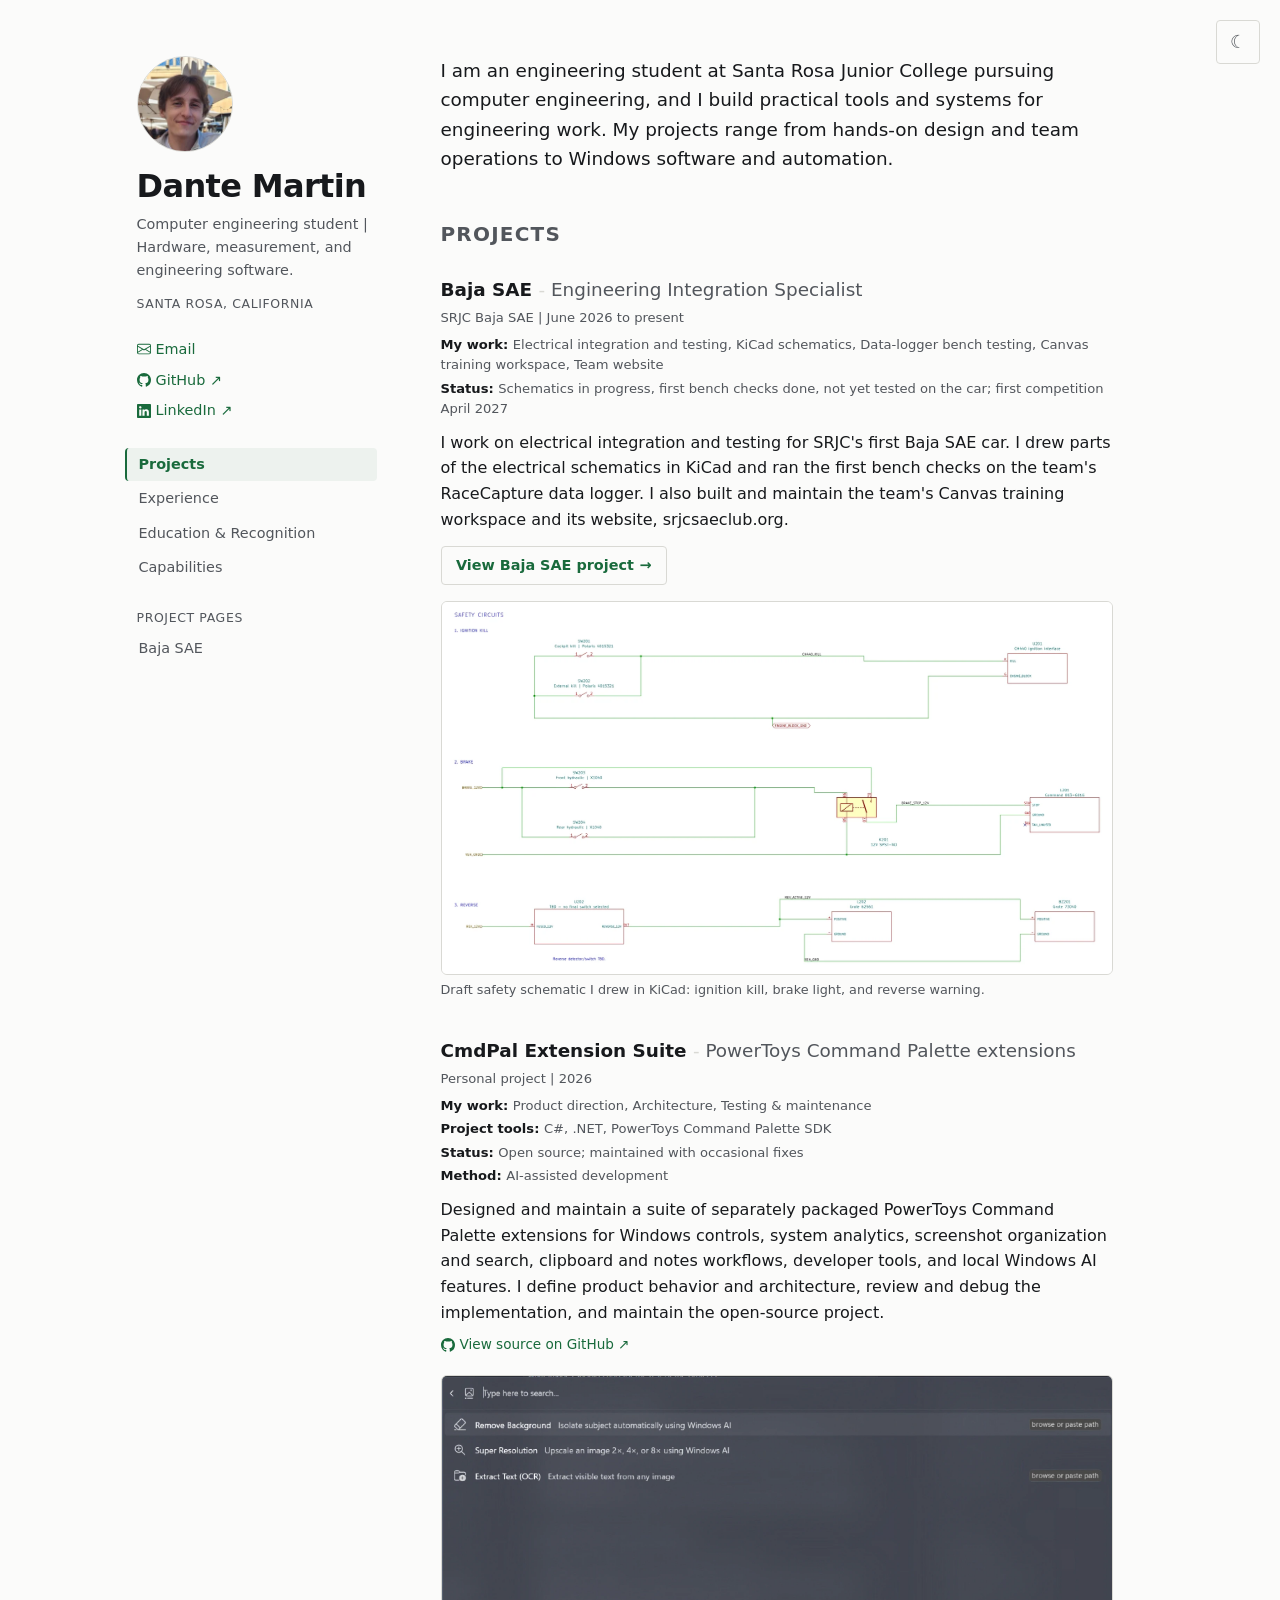
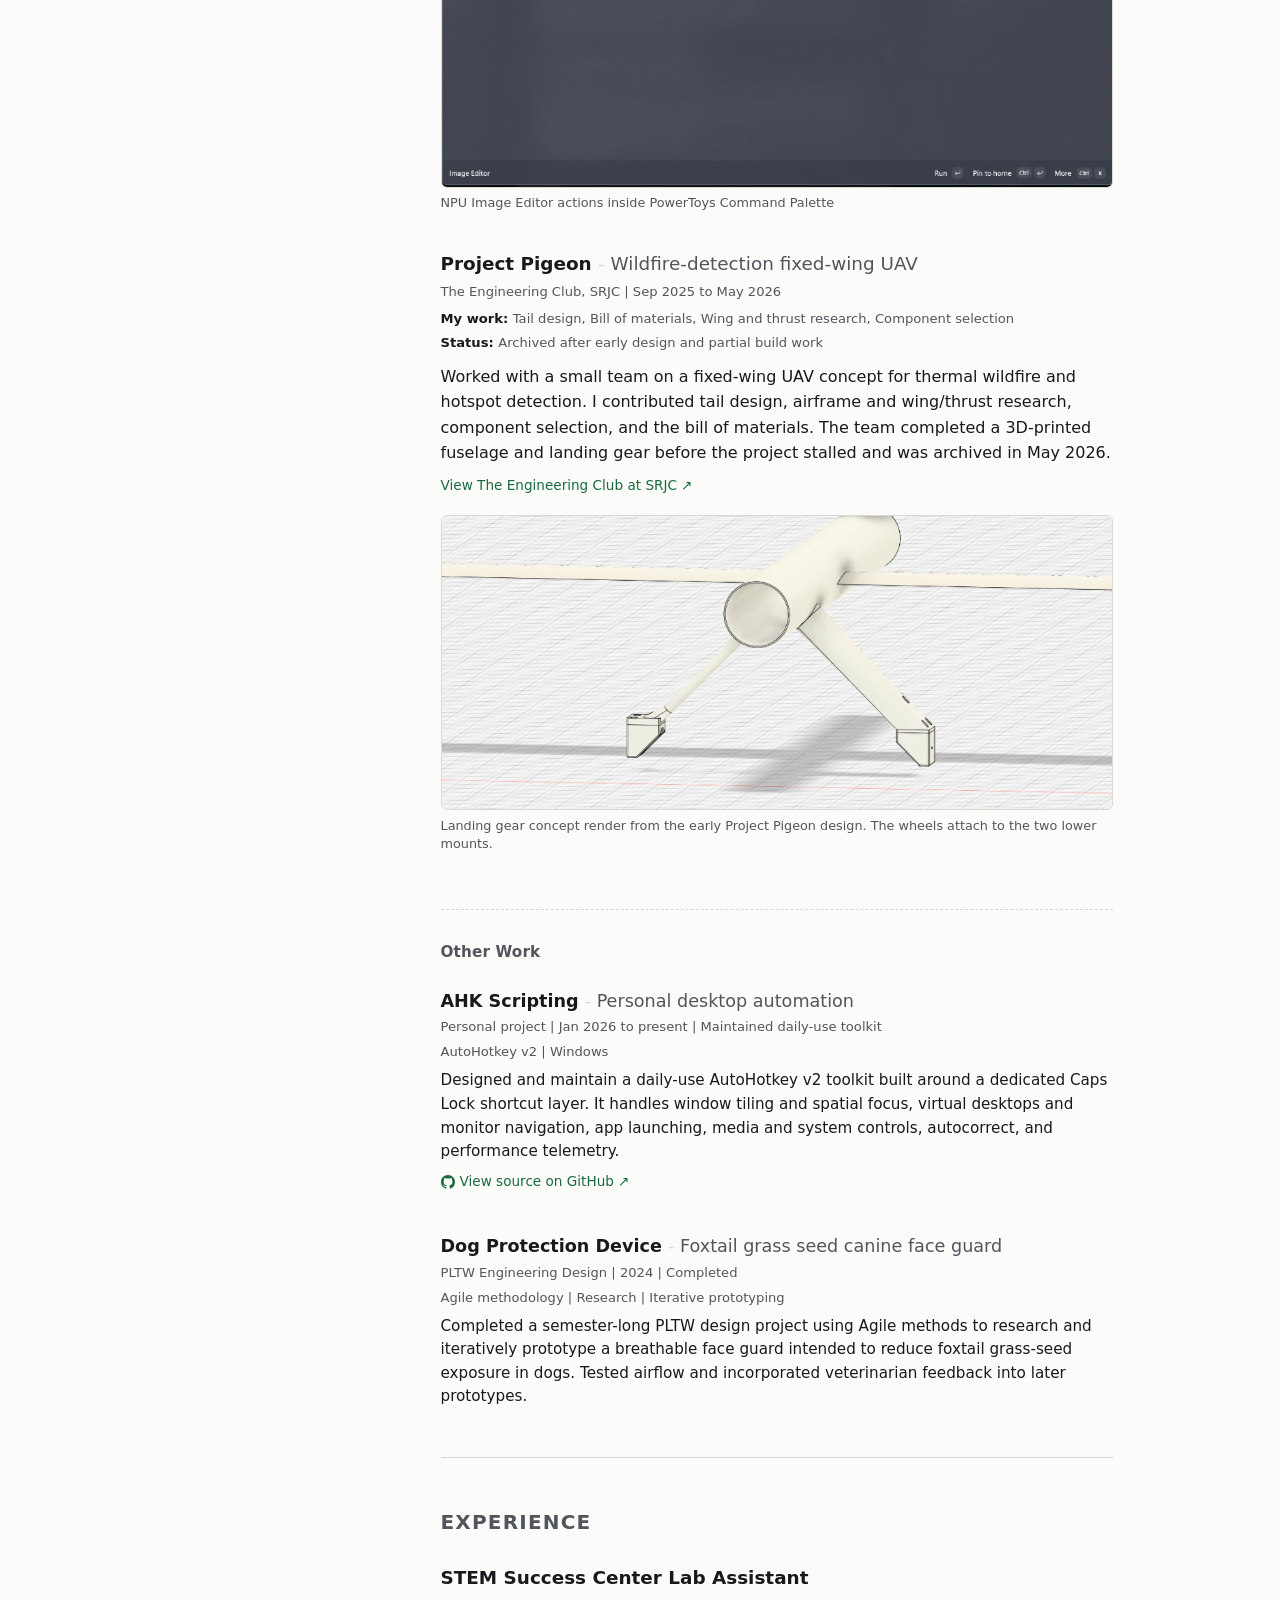
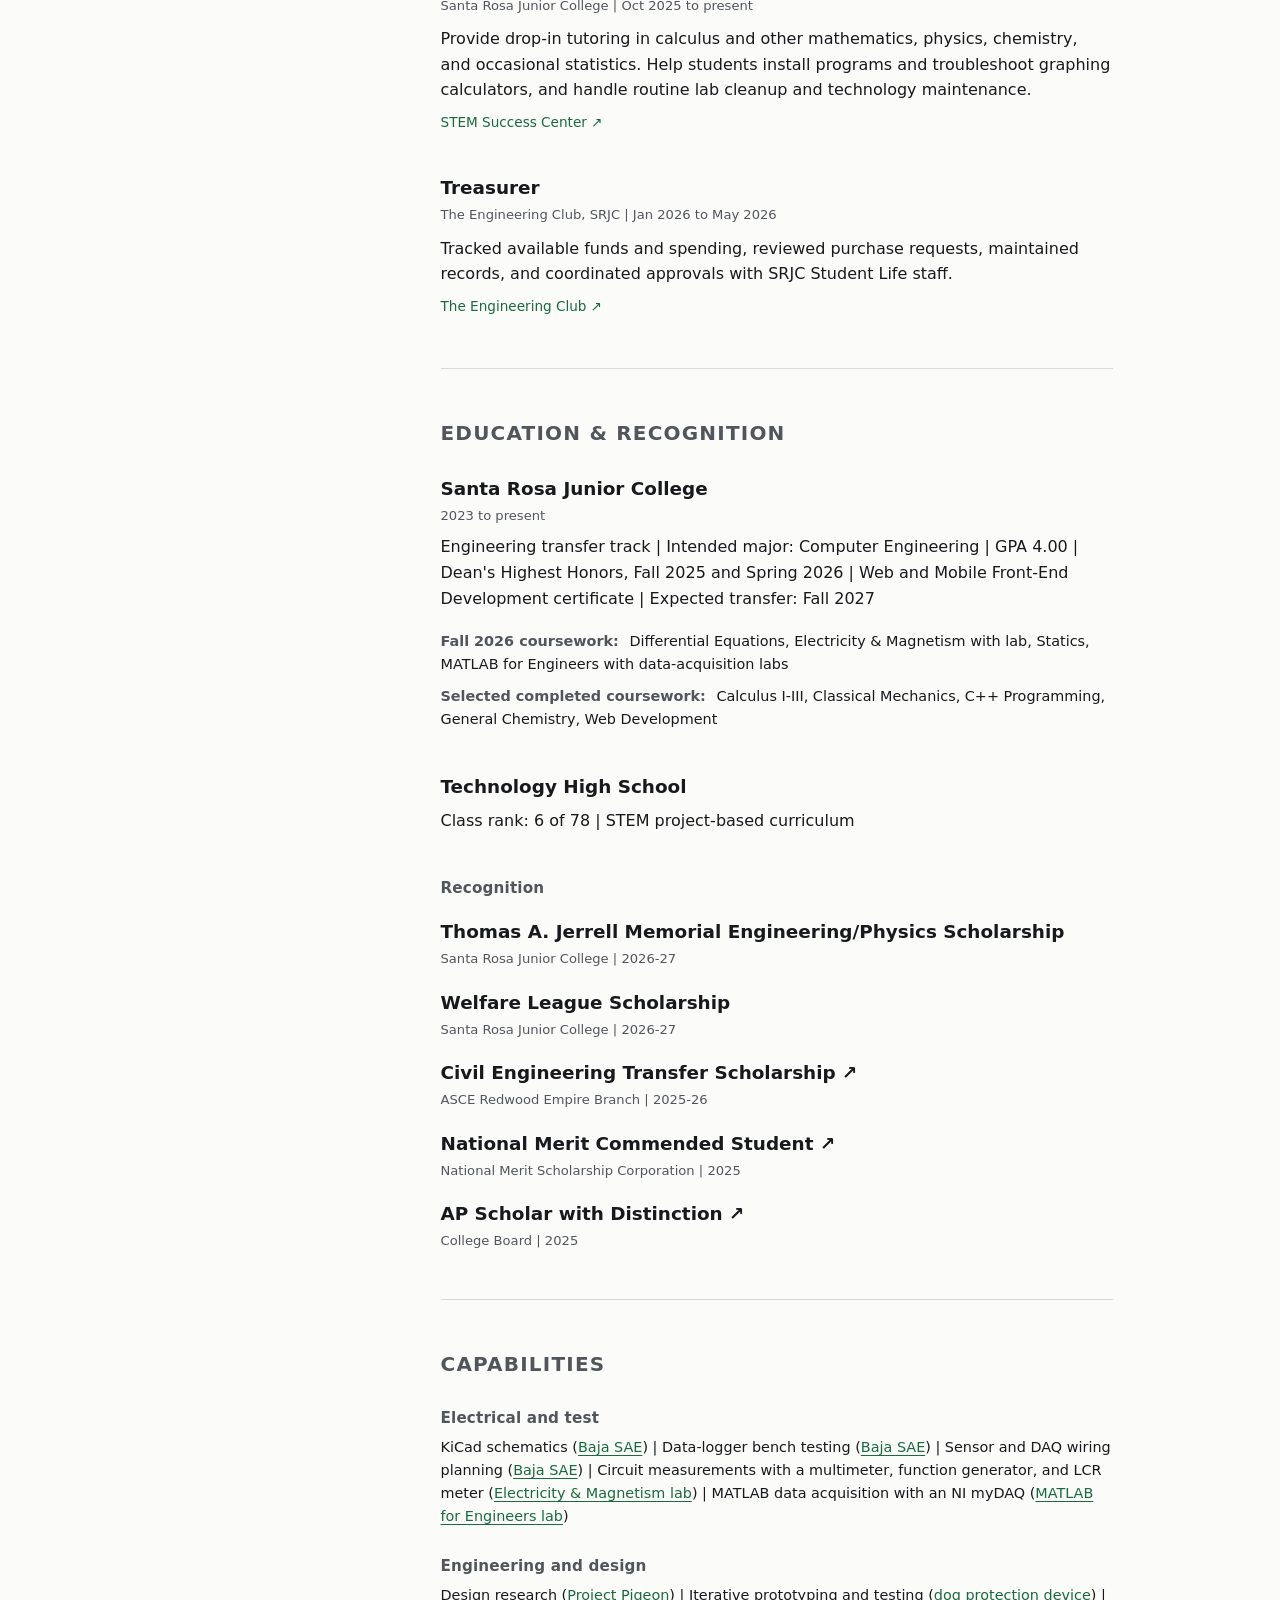
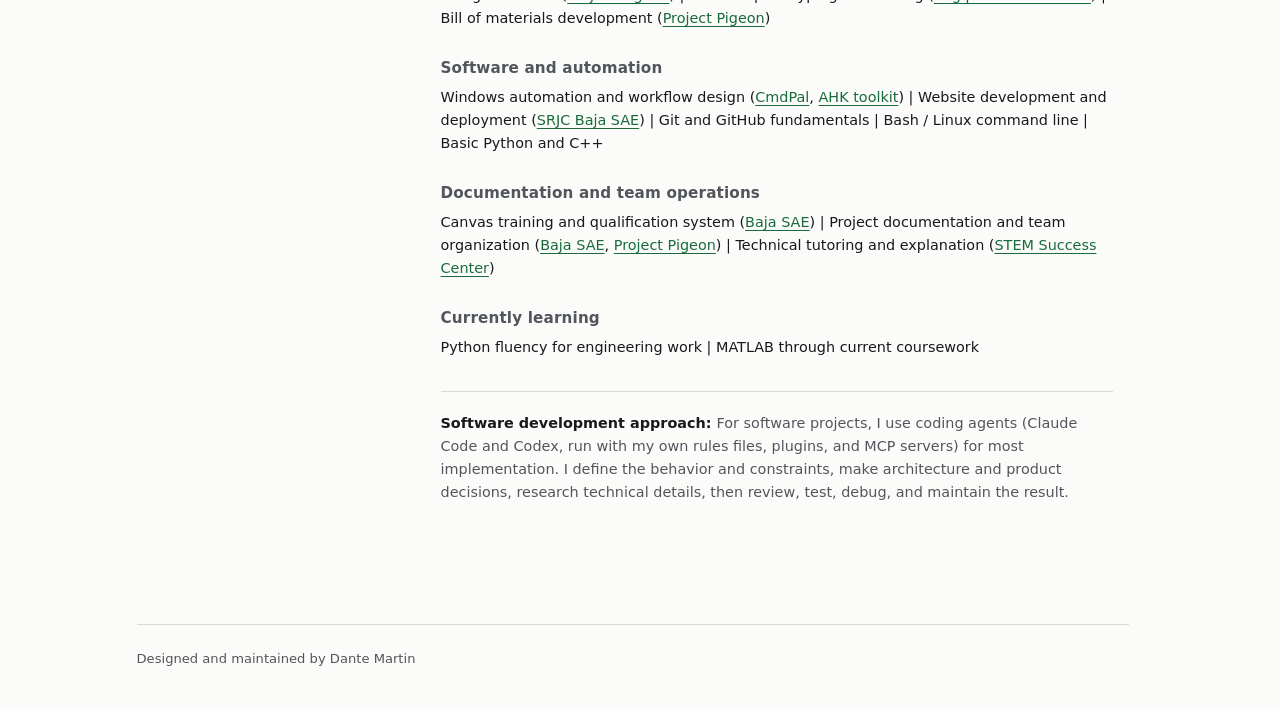
==== commit 28731e30: "fix(ui): preserve continuity across portfolio pages and previews" ====
--- a/index.html
+++ b/index.html
@@ -5,7 +5,7 @@
   <meta name="viewport" content="width=device-width, initial-scale=1.0">
   <title>Dante Martin | Engineering &amp; Software Portfolio</title>
   <meta name="description" content="Dante Martin - Engineering student at Santa Rosa Junior College pursuing Computer Engineering. Engineering projects in hardware and measurement, engineering software, and academic coursework.">
-  <link rel="stylesheet" href="styles.css?v=1.15">
+  <link rel="stylesheet" href="styles.css?v=20261110">
   <link rel="icon" href="data:image/svg+xml,<svg xmlns=%22http://www.w3.org/2000/svg%22 viewBox=%220 0 100 100%22><rect width=%22100%22 height=%22100%22 rx=%2220%22 fill=%22%23227c4b%22/><text x=%2250%25%22 y=%2250%25%22 dominant-baseline=%22central%22 text-anchor=%22middle%22 font-family=%22sans-serif%22 font-weight=%22bold%22 font-size=%2260%22 fill=%22white%22>D</text></svg>">
 
   <!-- Search and social metadata -->
@@ -87,7 +87,7 @@
       <!-- Selected projects and compact additional work -->
       <section id="projects">
         <h2>Projects</h2>
-      <article class="entry">
+      <article class="entry" id="baja">
         <h3>Baja SAE <span class="subtitle">Engineering Integration Specialist</span></h3>
         <div class="meta">SRJC Baja SAE | June 2026 to present</div>
         <div class="entry-details">
@@ -267,7 +267,8 @@
 
     function getSavedTheme() {
       try {
-        return localStorage.getItem("theme");
+        const savedTheme = localStorage.getItem("theme");
+        return savedTheme === "light" || savedTheme === "dark" ? savedTheme : null;
       } catch (storageError) {
         return null;
       }
@@ -285,6 +286,16 @@
       const explicitlySavedTheme = document.documentElement.getAttribute("data-theme");
       if (explicitlySavedTheme) return explicitlySavedTheme;
       return window.matchMedia && window.matchMedia("(prefers-color-scheme: dark)").matches ? "dark" : "light";
+    }
+
+    let themeFadeTimeout;
+    function beginThemeFade() {
+      document.documentElement.classList.add("theme-changing");
+      clearTimeout(themeFadeTimeout);
+      const duration = parseFloat(getComputedStyle(document.documentElement).getPropertyValue("--motion-theme")) * 1000;
+      themeFadeTimeout = setTimeout(function () {
+        document.documentElement.classList.remove("theme-changing");
+      }, duration);
     }
 
     function updateThemeToggleLabel() {
@@ -295,17 +306,27 @@
       themeToggleButton.title = "Switch to " + nextTheme + " theme";
     }
 
+    // Pin the effective palette before media-query CSS can change it, so an OS
+    // change starts the same coordinated fade as a manual change.
+    let followsSystemTheme = !getSavedTheme();
+    document.documentElement.setAttribute("data-theme", determineEffectiveTheme());
     themeToggleButton.hidden = false;
     updateThemeToggleLabel();
     themeToggleButton.addEventListener("click", function () {
       const nextTheme = determineEffectiveTheme() === "dark" ? "light" : "dark";
+      followsSystemTheme = false;
+      beginThemeFade();
       document.documentElement.setAttribute("data-theme", nextTheme);
       saveTheme(nextTheme);
       updateThemeToggleLabel();
     });
     if (window.matchMedia) {
-      window.matchMedia("(prefers-color-scheme: dark)").addEventListener("change", function () {
-        if (!getSavedTheme()) updateThemeToggleLabel();
+      window.matchMedia("(prefers-color-scheme: dark)").addEventListener("change", function (event) {
+        if (followsSystemTheme) {
+          beginThemeFade();
+          document.documentElement.setAttribute("data-theme", event.matches ? "dark" : "light");
+          updateThemeToggleLabel();
+        }
       });
     }
 
@@ -343,18 +364,31 @@
     const imagePreviewCaption = document.getElementById("image-preview-caption");
     const imagePreviewCloseButton = document.getElementById("image-preview-close");
     let imagePreviewTrigger = null;
+    let imagePreviewRequest = 0;
 
     if (typeof imagePreviewDialog.showModal === "function") {
       document.querySelectorAll(".project-image-button[data-preview-src]").forEach(function (imageLink) {
         imageLink.setAttribute("aria-haspopup", "dialog");
         imageLink.setAttribute("aria-controls", "image-preview-dialog");
-        imageLink.addEventListener("click", function (event) {
+        imageLink.addEventListener("click", async function (event) {
           if (event.button !== 0 || event.metaKey || event.ctrlKey || event.shiftKey || event.altKey) return;
           event.preventDefault();
-          imagePreviewTrigger = imageLink;
+          const request = ++imagePreviewRequest;
+          imageLink.setAttribute("aria-busy", "true");
           imagePreviewImage.src = imageLink.dataset.previewSrc;
           imagePreviewImage.alt = imageLink.dataset.previewAlt || "";
           imagePreviewCaption.textContent = imageLink.dataset.previewCaption || imageLink.dataset.previewAlt || "";
+          try {
+            await imagePreviewImage.decode();
+          } catch (imageError) {
+            // Preserve the original image-link fallback if preview decoding fails.
+            if (request === imagePreviewRequest) window.location.assign(imageLink.href);
+            return;
+          } finally {
+            imageLink.removeAttribute("aria-busy");
+          }
+          if (request !== imagePreviewRequest) return;
+          imagePreviewTrigger = imageLink;
           document.body.classList.add("image-preview-open");
           imagePreviewDialog.showModal();
           imagePreviewCloseButton.focus();
@@ -377,9 +411,6 @@
     });
     imagePreviewDialog.addEventListener("close", function () {
       document.body.classList.remove("image-preview-open");
-      imagePreviewImage.src = "[data-uri]";
-      imagePreviewImage.alt = "";
-      imagePreviewCaption.textContent = "";
       if (imagePreviewTrigger) {
         imagePreviewTrigger.focus();
         imagePreviewTrigger = null;
--- a/styles.css
+++ b/styles.css
@@ -59,6 +59,8 @@
   --headshot: 6rem;        /* sidebar headshot diameter */
   --line: 1px;             /* every border and rule */
   --motion: 0.15s;         /* hover and focus transitions */
+  --dialog-rise: 0.5rem;  /* short preview entrance/exit */
+  --opacity-pressed: 0.7; /* immediate press feedback */
   --motion-theme: 0.3s;    /* light/dark colour fade */
   --space-rail: 3.5rem;    /* top padding of sidebar and content */
   --space-section: 3rem;   /* between sections (above and below the rule) */
@@ -86,7 +88,7 @@
 
 /* --- RESET ------------------------------------------------------------- */
 *, *::before, *::after { box-sizing: border-box; margin: 0; padding: 0; }
-html { -webkit-text-size-adjust: 100%; scroll-behavior: smooth; }
+html { -webkit-text-size-adjust: 100%; scroll-behavior: smooth; scrollbar-gutter: stable; }
 
 body {
   font-family: var(--sans);
@@ -108,6 +110,25 @@
   margin-right: 0.3125rem;
   vertical-align: -0.125rem;
 }
+
+/* Same-document theme changes fade all themed surfaces and text together. */
+@media screen and (prefers-reduced-motion: no-preference) {
+  .theme-changing, .theme-changing *, .theme-changing *::before, .theme-changing *::after {
+    transition: color var(--motion-theme) ease, background-color var(--motion-theme) ease,
+      border-color var(--motion-theme) ease, text-decoration-color var(--motion-theme) ease !important;
+  }
+  .theme-changing .image-preview-dialog {
+    transition: color var(--motion-theme) ease, background-color var(--motion-theme) ease,
+      border-color var(--motion-theme) ease, opacity var(--motion) ease, transform var(--motion) ease,
+      display var(--motion) allow-discrete, overlay var(--motion) allow-discrete !important;
+  }
+}
+
+/* Same-origin navigation keeps the page continuous where supported. */
+@view-transition { navigation: auto; }
+::view-transition-old(root), ::view-transition-new(root) { animation-duration: var(--motion); }
+
+a:active, button:active { opacity: var(--opacity-pressed); }
 
 /* Accessibility focus ring */
 a:focus-visible, button:focus-visible {
@@ -174,7 +195,9 @@
   margin-left: -0.75rem; transition: color var(--motion), border-color var(--motion), background-color var(--motion);
   border-radius: var(--radius-control);
 }
+@media (hover: hover) {
 .nav a:hover { color: var(--accent); background-color: transparent; }
+}
 .nav a.active { color: var(--accent); border-left-color: var(--accent); background-color: var(--accent-tint); font-weight: 600; }
 
 /* Contact */
@@ -201,12 +224,14 @@
   background-color: var(--accent);
   transition: width var(--motion) ease, left var(--motion) ease;
 }
+@media (hover: hover) {
 .contact a:hover::after,
 .entry .more a:not(.button):hover::after,
 .project-header .more a:hover::after,
 .project-back a:hover::after {
   width: 100%;
   left: 0;
+}
 }
 
 /* Theme toggle stays near identity/contact in source order, but is visually
@@ -230,11 +255,13 @@
   color: var(--muted);
   transition: color var(--motion), border-color var(--motion);
 }
+@media (hover: hover) {
 .theme-toggle:hover,
 .image-preview-close:hover,
 .button:hover {
   color: var(--accent);
   border-color: var(--accent);
+}
 }
 .theme-toggle[hidden] { display: none; }
 
@@ -348,9 +375,11 @@
   text-decoration-thickness: 1.5px;
   transition: color var(--motion), text-decoration-color var(--motion);
 }
+@media (hover: hover) {
 .honor-link:hover {
   color: var(--accent);
   text-decoration-color: var(--accent);
+}
 }
 
 .capability-group { margin-bottom: var(--space-group); }
@@ -401,7 +430,9 @@
   appearance: none;
   transition: border-color var(--motion) ease;
 }
+@media (hover: hover) {
 .project-image-button:hover { border-color: var(--accent); }
+}
 .project-image-button img {
   width: 100%;
   height: auto;
@@ -424,8 +455,24 @@
   background: var(--bg);
   color: var(--ink);
   box-shadow: var(--shadow-dialog);
-}
-.image-preview-dialog::backdrop { background: var(--backdrop); }
+  opacity: 0;
+  transform: translateY(var(--dialog-rise));
+  transition: opacity var(--motion) ease, transform var(--motion) ease,
+    display var(--motion) allow-discrete, overlay var(--motion) allow-discrete;
+}
+.image-preview-dialog[open] { opacity: 1; transform: translateY(0); }
+@starting-style {
+  .image-preview-dialog[open] { opacity: 0; transform: translateY(var(--dialog-rise)); }
+}
+.image-preview-dialog::backdrop {
+  background: var(--backdrop);
+  opacity: 0;
+  transition: opacity var(--motion) ease, display var(--motion) allow-discrete,
+    overlay var(--motion) allow-discrete;
+}
+.image-preview-dialog[open]::backdrop { opacity: 1; }
+@starting-style { .image-preview-dialog[open]::backdrop { opacity: 0; } }
+.project-image-button[aria-busy="true"] { cursor: progress; }
 .image-preview-content {
   position: relative;
   padding: 3.5rem 1rem 1rem;
@@ -499,6 +546,7 @@
 /* --- SMALL SCREENS: collapse to one column, nav goes horizontal -------- */
 @media (max-width: 50rem) {
   .layout { grid-template-columns: 1fr; gap: 0; padding: 0 1.5rem; }
+  .theme-toggle { position: absolute; }
   .sidebar { position: static; padding: calc(var(--space-section) + var(--space-block)) 0 0; margin: 0; max-height: none; overflow: visible; }
   .nav { flex-direction: row; flex-wrap: wrap; gap: 0.25rem 1.25rem; margin-top: 1.5rem; }
   .nav a { border-left: none; padding: 0.3rem 0.6rem; margin-left: 0; border-radius: var(--radius-control); }
@@ -549,11 +597,13 @@
   display: inline-block;
   transition: transform var(--motion) ease;
 }
+@media (hover: hover) {
 a:hover .arrow {
   transform: translate(2px, -2px);
 }
 a:hover .arrow-forward {
   transform: translateX(2px);
+}
 }
 
 @media (prefers-reduced-motion: reduce) {
@@ -569,6 +619,10 @@
 
 /* --- PRINT STYLES ------------------------------------------------------ */
 @media print {
+  :root, :root *, :root *::before, :root *::after, .image-preview-dialog::backdrop {
+    transition: none !important;
+    animation: none !important;
+  }
   :root,
   :root[data-theme="light"],
   :root[data-theme="dark"] {
@@ -600,7 +654,9 @@
   letter-spacing: -0.02em;
   line-height: var(--leading-name);
 }
+@media (hover: hover) {
 .site-name:hover { color: var(--accent); }
+}
 
 .project-back {
   margin-top: var(--space-block);
